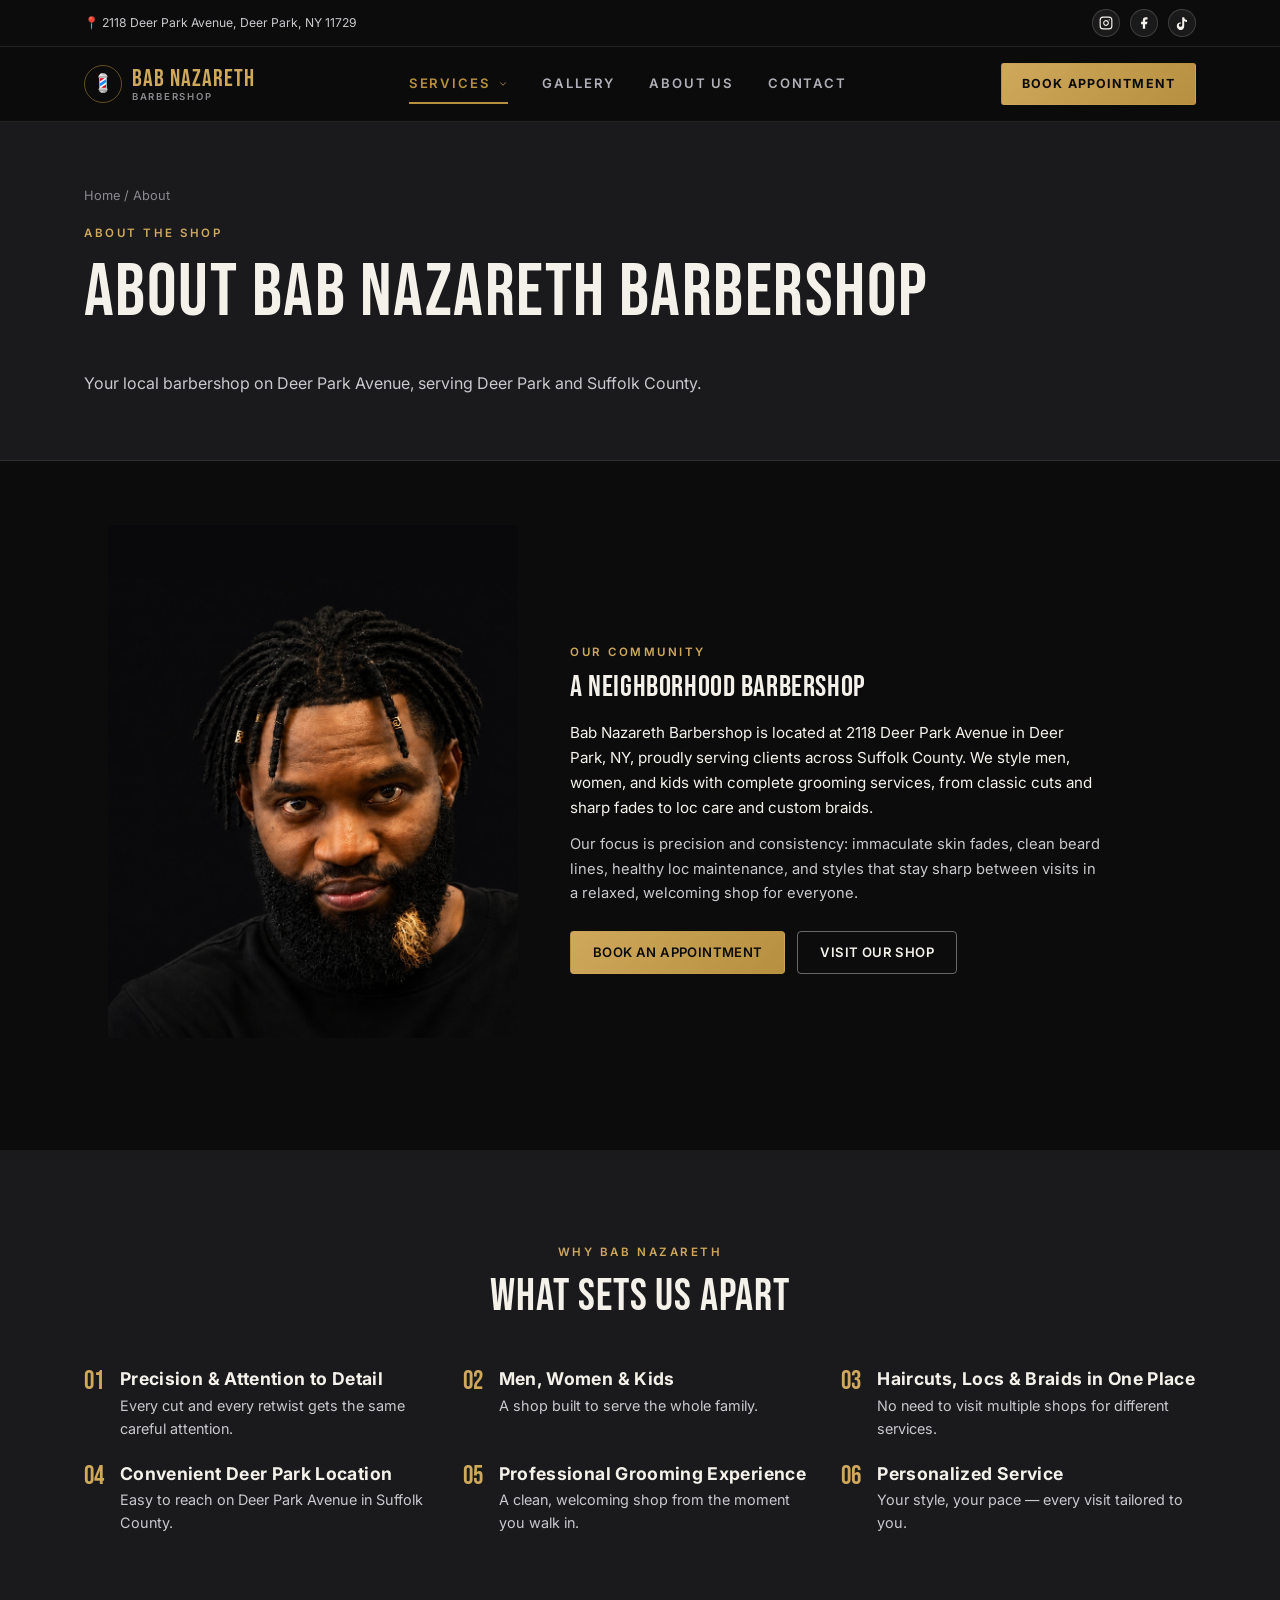
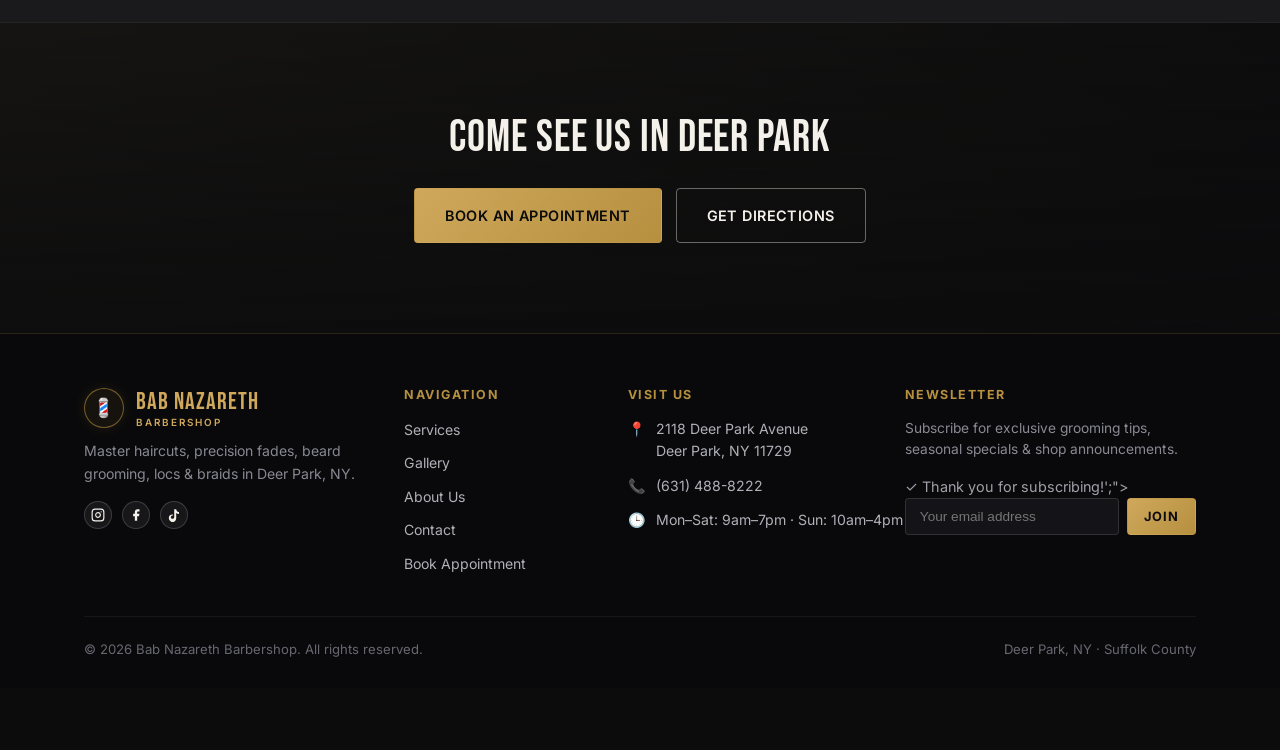
==== about.html @ 9f6d6199 "Standardize header and mobile navigation to match services.html across the entire site" ====
<!DOCTYPE html>
<html lang="en">
<head>
<meta charset="UTF-8">
<meta name="viewport" content="width=device-width, initial-scale=1.0">
<title>About Us | Bab Nazareth Barbershop, Deer Park NY</title>
<meta name="description" content="Learn about Bab Nazareth Barbershop, a local barbershop in Deer Park, NY specializing in haircuts, fades, locs and braids.">
<link rel="canonical" href="https://www.YOURDOMAIN.com/about.html">
<link rel="stylesheet" href="https://fonts.googleapis.com/css2?family=Bebas+Neue&family=Inter:wght@400;500;600;700&display=swap">
<link rel="stylesheet" href="css/style.css?v=7">
</head>
<body>

<div class="top-bar">
  <div class="container top-bar-inner">
    <a class="top-bar-item" href="https://www.google.com/maps/dir/?api=1&destination=2118+Deer+Park+Avenue,+Deer+Park,+NY+11729" target="_blank" rel="noopener">📍 2118 Deer Park Avenue, Deer Park, NY 11729</a>
    <span class="social-icons notranslate" translate="no">
      <a href="#" class="social-btn" aria-label="Instagram">
        <svg viewBox="0 0 24 24" fill="none" stroke="currentColor" stroke-width="2" stroke-linecap="round" stroke-linejoin="round" aria-hidden="true"><rect x="2" y="2" width="20" height="20" rx="5" ry="5"></rect><path d="M16 11.37A4 4 0 1 1 12.63 8 4 4 0 0 1 16 11.37z"></path><line x1="17.5" y1="6.5" x2="17.51" y2="6.5"></line></svg>
      </a>
      <a href="#" class="social-btn" aria-label="Facebook">
        <svg viewBox="0 0 24 24" fill="currentColor" aria-hidden="true"><path d="M18 2h-3a5 5 0 0 0-5 5v3H7v4h3v8h4v-8h3l1-4h-4V7a1 1 0 0 1 1-1h3z"></path></svg>
      </a>
      <a href="#" class="social-btn" aria-label="TikTok">
        <svg viewBox="0 0 24 24" fill="currentColor" aria-hidden="true"><path d="M19.59 6.69a4.83 4.83 0 0 1-3.77-4.25V2h-3.45v13.67a2.89 2.89 0 0 1-5.2 1.74 2.89 2.89 0 0 1 2.31-4.64c.29 0 .58.04.85.12V11.4a6.37 6.37 0 0 0-.85-.06A6.34 6.34 0 0 0 3.1 17.68a6.34 6.34 0 0 0 10.82 4.47 6.27 6.27 0 0 0 1.87-4.48V8.71a8.16 8.16 0 0 0 4.8 1.52v-3.4c-.34 0-.68-.05-1-.14z"></path></svg>
      </a>
    </span>
  </div>
</div>

<header class="site-header">
  <nav class="nav">
    <a href="index.html" class="brand">
      <span class="brand-mark">💈</span>
      <span class="brand-text">BAB NAZARETH<span class="brand-sub">Barbershop</span></span>
    </a>
    <button class="nav-toggle" aria-label="Toggle navigation" aria-expanded="false">
      <span></span><span></span><span></span>
    </button>
    <ul class="nav-links">
      <li class="has-dropdown">
        <a href="services.html" class="dropdown-trigger is-active">
          <span>Services</span>
          <svg class="dropdown-chevron" viewBox="0 0 24 24" fill="none" stroke="currentColor" stroke-width="2.2" stroke-linecap="round" stroke-linejoin="round" aria-hidden="true">
            <polyline points="6 9 12 15 18 9"></polyline>
          </svg>
        </a>
        <ul class="dropdown-menu">
          <li><a href="services.html">All Services</a></li>
          <li><a href="haircuts-fades.html">Haircuts &amp; Fades</a></li>
          <li><a href="beard-grooming.html">Beard Grooming</a></li>
          <li><a href="locs-dreadlocks.html">Locs &amp; Dreadlocks</a></li>
          <li><a href="braids.html">Braids</a></li>
        </ul>
      </li>
      <li><a href="gallery.html">Gallery</a></li>
      <li><a href="about.html">About Us</a></li>
      <li><a href="contact.html">Contact</a></li>
      <li class="nav-mobile-footer">
        <a href="book-appointment.html" class="btn btn--gold btn--full">Book Appointment</a>
        <a href="tel:6314888222" class="mobile-nav-call">📞 Call (631) 488-8222</a>
        <p class="mobile-nav-addr">📍 2118 Deer Park Ave, Deer Park, NY</p>
      </li>
    </ul>
    <div class="nav-cta desktop-only">
      <a href="book-appointment.html" class="btn btn--gold btn--sm">Book Appointment</a>
    </div>
  </nav>
</header>

<main>
  <section class="page-hero">
    <div class="container">
      <div class="breadcrumb"><a href="index.html">Home</a> / About</div>
      <span class="eyebrow">About The Shop</span>
      <h1>About Bab Nazareth Barbershop</h1>
      <p>Your local barbershop on Deer Park Avenue, serving Deer Park and Suffolk County.</p>
    </div>
  </section>

  <section class="section">
    <div class="container about-hero-grid">
      <!-- BLOC 1 : PHOTO DÉCALÉE VERS LE HAUT -->
      <div class="about-photo-card" style="margin-left: 24px; align-self: start; transform: translateY(-24px);">
        <img src="images/about-man-portrait.jpg?v=5" alt="Client at Bab Nazareth Barbershop" loading="lazy">
      </div>

      <!-- BLOC 2 : TEXTE DU SALON DÉCALÉ LÉGÈREMENT À DROITE -->
      <div style="max-width: 560px; padding-left: 28px;">
        <span class="eyebrow" style="display: inline-block; margin-bottom: 8px;">Our Community</span>
        <h2 style="margin-bottom: 14px; font-size: 1.85rem; line-height: 1.25;">A Neighborhood Barbershop</h2>
        <p style="font-size: 0.95rem; line-height: 1.65; color: var(--off-white); margin-bottom: 12px;">
          Bab Nazareth Barbershop is located at 2118 Deer Park Avenue in Deer Park, NY, proudly serving clients across Suffolk County. We style men, women, and kids with complete grooming services, from classic cuts and sharp fades to loc care and custom braids.
        </p>
        <p style="font-size: 0.92rem; line-height: 1.65; color: var(--gray-light); margin-bottom: 20px;">
          Our focus is precision and consistency: immaculate skin fades, clean beard lines, healthy loc maintenance, and styles that stay sharp between visits in a relaxed, welcoming shop for everyone.
        </p>
        <div class="cta-row" style="gap: 12px;">
          <a href="book-appointment.html" class="btn btn--gold" style="padding: 10px 22px; font-size: 0.82rem;">Book an Appointment</a>
          <a href="contact.html" class="btn btn--outline" style="padding: 10px 22px; font-size: 0.82rem;">Visit Our Shop</a>
        </div>
      </div>
    </div>
  </section>

  <section class="section section--charcoal">
    <div class="container">
      <div class="section-head">
        <span class="eyebrow">Why Bab Nazareth</span>
        <h2>What Sets Us Apart</h2>
      </div>
      <div class="grid grid--3">
        <div class="reason"><span class="num">01</span><div><h3>Precision &amp; Attention to Detail</h3><p>Every cut and every retwist gets the same careful attention.</p></div></div>
        <div class="reason"><span class="num">02</span><div><h3>Men, Women &amp; Kids</h3><p>A shop built to serve the whole family.</p></div></div>
        <div class="reason"><span class="num">03</span><div><h3>Haircuts, Locs &amp; Braids in One Place</h3><p>No need to visit multiple shops for different services.</p></div></div>
        <div class="reason"><span class="num">04</span><div><h3>Convenient Deer Park Location</h3><p>Easy to reach on Deer Park Avenue in Suffolk County.</p></div></div>
        <div class="reason"><span class="num">05</span><div><h3>Professional Grooming Experience</h3><p>A clean, welcoming shop from the moment you walk in.</p></div></div>
        <div class="reason"><span class="num">06</span><div><h3>Personalized Service</h3><p>Your style, your pace &mdash; every visit tailored to you.</p></div></div>
      </div>
    </div>
  </section>

  <section class="final-cta">
    <div class="container">
      <h2>Come See Us in Deer Park</h2>
      <div class="cta-row" style="justify-content:center;">
        <a href="book-appointment.html" class="btn btn--gold">Book an Appointment</a>
        <a href="contact.html" class="btn btn--outline">Get Directions</a>
      </div>
    </div>
  </section>
</main>

<footer class="site-footer">
  <div class="container">
    <div class="footer-simple-top">
      <!-- 1. BRAND & SOCIAL -->
      <div class="footer-simple-brand">
        <a href="index.html" class="brand">
          <span class="brand-mark">💈</span>
          <span class="brand-text">BAB NAZARETH<span class="brand-sub">Barbershop</span></span>
        </a>
        <p class="footer-simple-tagline">Master haircuts, precision fades, beard grooming, locs &amp; braids in Deer Park, NY.</p>
        <div class="social-icons notranslate" translate="no">
          <a href="#" class="social-btn" aria-label="Instagram">
            <svg viewBox="0 0 24 24" fill="none" stroke="currentColor" stroke-width="2" stroke-linecap="round" stroke-linejoin="round" aria-hidden="true"><rect x="2" y="2" width="20" height="20" rx="5" ry="5"></rect><path d="M16 11.37A4 4 0 1 1 12.63 8 4 4 0 0 1 16 11.37z"></path><line x1="17.5" y1="6.5" x2="17.51" y2="6.5"></line></svg>
          </a>
          <a href="#" class="social-btn" aria-label="Facebook">
            <svg viewBox="0 0 24 24" fill="currentColor" aria-hidden="true"><path d="M18 2h-3a5 5 0 0 0-5 5v3H7v4h3v8h4v-8h3l1-4h-4V7a1 1 0 0 1 1-1h3z"></path></svg>
          </a>
          <a href="#" class="social-btn" aria-label="TikTok">
            <svg viewBox="0 0 24 24" fill="currentColor" aria-hidden="true"><path d="M19.59 6.69a4.83 4.83 0 0 1-3.77-4.25V2h-3.45v13.67a2.89 2.89 0 0 1-5.2 1.74 2.89 2.89 0 0 1 2.31-4.64c.29 0 .58.04.85.12V11.4a6.37 6.37 0 0 0-.85-.06A6.34 6.34 0 0 0 3.1 17.68a6.34 6.34 0 0 0 10.82 4.47 6.27 6.27 0 0 0 1.87-4.48V8.71a8.16 8.16 0 0 0 4.8 1.52v-3.4c-.34 0-.68-.05-1-.14z"></path></svg>
          </a>
        </div>
      </div>

      <!-- 2. QUICK NAVIGATION -->
      <div>
        <h4 class="footer-simple-title">Navigation</h4>
        <ul class="footer-simple-links">
          <li><a href="services.html">Services</a></li>
          <li><a href="gallery.html">Gallery</a></li>
          <li><a href="about.html">About Us</a></li>
          <li><a href="contact.html">Contact</a></li>
          <li><a href="book-appointment.html">Book Appointment</a></li>
        </ul>
      </div>

      <!-- 3. VISIT & CONTACT -->
      <div class="footer-simple-info">
        <h4 class="footer-simple-title">Visit Us</h4>
        <div class="fsi-item"><span>📍</span> <span>2118 Deer Park Avenue<br>Deer Park, NY 11729</span></div>
        <div class="fsi-item"><span>📞</span> <a href="tel:#">(631) 488-8222</a></div>
        <div class="fsi-item"><span>🕒</span> <span>Mon–Sat: 9am–7pm · Sun: 10am–4pm</span></div>
      </div>

      <!-- 4. NEWSLETTER -->
      <div class="footer-simple-newsletter">
        <h4 class="footer-simple-title">Newsletter</h4>
        <p class="footer-newsletter-tagline">Subscribe for exclusive grooming tips, seasonal specials &amp; shop announcements.</p>
        <form class="footer-newsletter-form" onsubmit="event.preventDefault(); this.innerHTML='<span class="newsletter-thanks">✓ Thank you for subscribing!</span>';">
          <div class="newsletter-input-group">
            <input type="email" placeholder="Your email address" required aria-label="Email address for newsletter">
            <button type="submit" class="btn btn--gold">Join</button>
          </div>
        </form>
      </div>
    </div>

    <!-- BOTTOM STRIP -->
    <div class="footer-simple-bottom">
      <span>&copy; 2026 Bab Nazareth Barbershop. All rights reserved.</span>
      <span>Deer Park, NY &middot; Suffolk County</span>
    </div>
  </div>
</footer>

<script src="js/main.js?v=7"></script>
</body>
</html>
---- css/style.css ----
/* ==========================================================================
   Bab Nazareth Barbershop — Design System
   Premium urban barbershop: deep black, anthracite, off-white, bronze/gold.
   ========================================================================== */

:root {
  --black: #0c0c0d;
  --charcoal: #1a1a1c;
  --charcoal-2: #232326;
  --off-white: #f4f1ea;
  --white: #ffffff;
  --gold: #b6903f;
  --gold-soft: #cfa85c;
  --gray: #8a8a8f;
  --gray-light: #c9c9cd;
  --line: rgba(244, 241, 234, 0.1);
  --line-dark: rgba(12, 12, 13, 0.1);

  --font-display: "Bebas Neue", "Oswald", sans-serif;
  --font-body: "Inter", -apple-system, BlinkMacSystemFont, "Segoe UI", sans-serif;

  --radius: 4px;
  --container: 1160px;
  --sticky-cta-height: 62px;
}

* { box-sizing: border-box; }
html { scroll-behavior: smooth; }

body {
  margin: 0;
  font-family: var(--font-body);
  background: var(--black);
  color: var(--off-white);
  line-height: 1.6;
  -webkit-font-smoothing: antialiased;
  padding-bottom: var(--sticky-cta-height);
}

img { max-width: 100%; display: block; }
a { color: inherit; text-decoration: none; }

h1, h2, h3, h4 {
  font-family: var(--font-display);
  letter-spacing: 0.02em;
  font-weight: 400;
  line-height: 1.1;
  margin: 0 0 0.5em;
}

h1 { font-size: clamp(2.6rem, 6vw, 4.6rem); }
h2 { font-size: clamp(1.9rem, 4vw, 2.8rem); }
h3 { font-size: clamp(1.2rem, 2.4vw, 1.5rem); }

p { margin: 0 0 1em; color: var(--gray-light); }

.eyebrow {
  display: inline-block;
  font-family: var(--font-body);
  font-size: 0.72rem;
  letter-spacing: 0.22em;
  text-transform: uppercase;
  color: var(--gold-soft);
  font-weight: 600;
  margin-bottom: 0.9em;
}

.container {
  width: 100%;
  max-width: var(--container);
  margin: 0 auto;
  padding: 0 24px;
}

.section {
  padding: 88px 0;
}
.section--tight { padding: 56px 0; }
.section--light {
  background: var(--off-white);
  color: var(--black);
}
.section--light p { color: #4a4a4a; }
.section--light h1, .section--light h2, .section--light h3 { color: var(--black); }
.section--charcoal { background: var(--charcoal); }
.section--alt { background: var(--charcoal-2); }

.center { text-align: center; }
.section-head { max-width: 680px; margin: 0 auto 3rem; text-align: center; }

/* ---------- Buttons ---------- */
.btn {
  display: inline-flex;
  align-items: center;
  justify-content: center;
  gap: 0.5em;
  padding: 15px 30px;
  border-radius: var(--radius);
  font-family: var(--font-body);
  font-weight: 600;
  font-size: 0.9rem;
  letter-spacing: 0.03em;
  text-transform: uppercase;
  border: 1px solid transparent;
  cursor: pointer;
  transition: all 0.2s ease;
  white-space: nowrap;
}
.btn--gold {
  background: linear-gradient(135deg, var(--gold-soft), var(--gold));
  color: var(--black);
}
.btn--gold:hover { filter: brightness(1.08); transform: translateY(-1px); }
.btn--outline {
  background: transparent;
  border-color: rgba(244, 241, 234, 0.4);
  color: var(--off-white);
}
.btn--outline:hover { border-color: var(--gold-soft); color: var(--gold-soft); }
.btn--outline-dark {
  background: transparent;
  border-color: rgba(12, 12, 13, 0.3);
  color: var(--black);
}
.btn--outline-dark:hover { border-color: var(--gold); color: var(--gold); }
.btn--block { width: 100%; }
.btn--sm { padding: 10px 20px; font-size: 0.78rem; }

.cta-row {
  display: flex;
  flex-wrap: wrap;
  gap: 14px;
  margin-top: 1.6em;
}
.section-head .cta-row { justify-content: center; }

/* ---------- Header / Nav ---------- */
/* ---------- Top utility bar ---------- */
.top-bar {
  background: var(--black);
  border-bottom: 1px solid var(--line);
  font-size: 0.76rem;
  color: var(--gray-light);
}
.top-bar-inner {
  display: flex;
  align-items: center;
  justify-content: space-between;
  gap: 20px;
  padding: 9px 24px;
  flex-wrap: wrap;
}
.top-bar-item { display: inline-flex; align-items: center; gap: 6px; white-space: nowrap; }
.top-bar-item:hover { color: var(--gold-soft); }
.top-bar-center { color: var(--gold-soft); font-weight: 600; letter-spacing: 0.03em; }
.top-bar-right { display: flex; align-items: center; gap: 18px; flex-wrap: wrap; }
.social-icons { display: flex; align-items: center; gap: 10px; }
.social-btn {
  width: 28px;
  height: 28px;
  border-radius: 50%;
  background: rgba(255, 255, 255, 0.06);
  border: 1px solid rgba(255, 255, 255, 0.16);
  color: var(--off-white);
  display: inline-flex;
  align-items: center;
  justify-content: center;
  transition: all 0.2s ease;
  flex-shrink: 0;
  text-decoration: none;
}
.social-btn svg {
  display: block;
  width: 14px;
  height: 14px;
  transition: transform 0.2s ease;
}
.social-btn:hover {
  border-color: var(--gold);
  background: rgba(207, 168, 92, 0.2);
  color: var(--gold);
  transform: translateY(-2px);
}
.social-btn:hover svg {
  transform: scale(1.12);
}
@media (max-width: 800px) {
  .top-bar-inner { justify-content: center; text-align: center; }
  .top-bar-center { order: -1; width: 100%; justify-content: center; }
}

.site-header {
  position: sticky;
  top: 0;
  z-index: 100;
  background: rgba(12, 12, 13, 0.92);
  backdrop-filter: blur(10px);
  border-bottom: 1px solid var(--line);
}
.nav {
  display: flex;
  align-items: center;
  justify-content: space-between;
  flex-wrap: wrap;
  row-gap: 12px;
  padding: 16px 24px;
  max-width: var(--container);
  margin: 0 auto;
}
.brand {
  display: inline-flex;
  align-items: center;
  gap: 10px;
  font-family: var(--font-display);
  font-size: 1.5rem;
  letter-spacing: 0.04em;
  color: var(--off-white);
  white-space: nowrap;
  flex-shrink: 0;
}
.brand span { color: var(--gold-soft); }
.brand-mark {
  width: 38px;
  height: 38px;
  border-radius: 50%;
  border: 1px solid rgba(182,144,63,0.5);
  display: inline-flex;
  align-items: center;
  justify-content: center;
  font-size: 1.1rem;
  flex-shrink: 0;
}
.brand-text { display: flex; flex-direction: column; line-height: 1.05; }
.brand-text .brand-sub {
  font-family: var(--font-body);
  font-size: 0.6rem;
  letter-spacing: 0.18em;
  color: var(--gray);
  font-weight: 600;
  text-transform: uppercase;
}

/* ---------- Barbershop Editorial Navigation ---------- */
.nav-links {
  display: flex;
  align-items: center;
  gap: 34px;
  list-style: none;
  margin: 0;
  padding: 0;
}
.nav-links > li {
  position: relative;
}
.nav-links > li > a {
  position: relative;
  display: inline-flex;
  align-items: center;
  gap: 6px;
  padding: 10px 0;
  font-size: 0.82rem;
  font-weight: 600;
  letter-spacing: 0.14em;
  text-transform: uppercase;
  color: #b0b0b8;
  text-decoration: none;
  white-space: nowrap;
  transition: color 0.2s ease;
}
.nav-links > li > a::after {
  content: "";
  position: absolute;
  bottom: 0;
  left: 0;
  width: 100%;
  height: 2px;
  background: var(--gold);
  transform: scaleX(0);
  transform-origin: center;
  transition: transform 0.24s cubic-bezier(0.16, 1, 0.3, 1);
}
.nav-links > li > a:hover {
  color: #ffffff;
}
.nav-links > li > a:hover::after,
.nav-links > li.has-dropdown:hover > a::after,
.nav-links > li > a.is-active::after {
  transform: scaleX(1);
}
.nav-links > li.has-dropdown:hover > a,
.nav-links > li > a.is-active {
  color: var(--gold);
}

/* ---------- Dropdown ---------- */
.has-dropdown { position: relative; }
.dropdown-chevron {
  width: 10px;
  height: 10px;
  stroke-width: 2.4;
  transition: transform 0.22s ease, stroke 0.2s;
  color: var(--gold-soft);
  display: inline-block;
  margin-left: 2px;
  opacity: 0.75;
}
.has-dropdown:hover .dropdown-chevron {
  transform: rotate(180deg);
  opacity: 1;
  color: var(--gold);
}
.dropdown-caret {
  font-size: 0.65em;
  margin-left: 4px;
  color: var(--gold-soft);
  transition: transform 0.22s ease;
  display: inline-block;
}
.has-dropdown:hover .dropdown-caret { transform: rotate(180deg); }

.dropdown-menu {
  position: absolute;
  top: 100%;
  left: 0;
  min-width: 220px;
  background: #0f0f11;
  border: 1px solid rgba(182, 144, 63, 0.35);
  border-top: 2px solid var(--gold);
  border-radius: 2px;
  padding: 6px 0;
  display: flex;
  flex-direction: column;
  gap: 0;
  list-style: none;
  margin: 0;
  z-index: 200;
  box-shadow: 0 16px 36px rgba(0, 0, 0, 0.75);
  opacity: 0;
  visibility: hidden;
  pointer-events: none;
  transform: translateY(6px);
  transition: opacity 0.2s ease, transform 0.2s ease, visibility 0.2s;
}
.dropdown-menu::before {
  content: "";
  position: absolute;
  top: -12px;
  left: 0;
  right: 0;
  height: 12px;
}
.has-dropdown:hover .dropdown-menu,
.has-dropdown:focus-within .dropdown-menu {
  opacity: 1;
  visibility: visible;
  transform: translateY(0);
  pointer-events: auto;
}
.dropdown-menu a {
  display: block;
  padding: 10px 20px;
  font-size: 0.8rem;
  font-weight: 600;
  text-transform: uppercase;
  letter-spacing: 0.1em;
  color: #b0b0b8;
  white-space: nowrap;
  text-decoration: none;
  border-left: 3px solid transparent;
  transition: all 0.18s ease;
}
.dropdown-menu a .dd-dot {
  display: none;
}
.dropdown-menu a:hover {
  background: rgba(182, 144, 63, 0.08);
  color: var(--gold);
  border-left-color: var(--gold);
  padding-left: 24px;
}

.nav-cta { display: flex; gap: 12px; align-items: center; flex-shrink: 0; white-space: nowrap; }
.nav-cta .btn {
  letter-spacing: 0.09em;
  font-weight: 700;
  border-radius: 3px;
}
.nav-phone {
  font-size: 0.86rem;
  color: var(--gray-light);
  display: none;
}

.nav-toggle {
  display: none;
  flex-direction: column;
  justify-content: center;
  align-items: center;
  gap: 5px;
  width: 42px;
  height: 42px;
  background: rgba(255, 255, 255, 0.05);
  border: 1px solid rgba(182, 144, 63, 0.45);
  border-radius: 6px;
  cursor: pointer;
  padding: 0;
  outline: none !important;
  -webkit-tap-highlight-color: transparent;
  transition: all 0.2s ease;
  z-index: 1001;
}
.nav-toggle:focus,
.nav-toggle:focus-visible,
.nav-toggle:active {
  outline: none !important;
  box-shadow: none !important;
  border-color: var(--gold);
}
.nav-toggle span {
  display: block;
  width: 20px;
  height: 2px;
  background: var(--off-white);
  border-radius: 2px;
  transition: transform 0.25s ease, opacity 0.25s ease, background 0.25s ease;
}
.nav-toggle.is-active span:nth-child(1) {
  transform: translateY(7px) rotate(45deg);
  background: var(--gold);
}
.nav-toggle.is-active span:nth-child(2) {
  opacity: 0;
  transform: scaleX(0);
}
.nav-toggle.is-active span:nth-child(3) {
  transform: translateY(-7px) rotate(-45deg);
  background: var(--gold);
}

.nav-mobile-footer {
  display: none;
}

@media (max-width: 960px) {
  /* Prevent WebKit/Blink containing block trap on fixed children */
  .site-header {
    backdrop-filter: none !important;
    -webkit-backdrop-filter: none !important;
    background: #09090b !important;
  }
  .nav-toggle {
    display: flex !important;
    z-index: 100000 !important;
  }
  .nav-cta.desktop-only {
    display: none !important;
  }
  .nav-links {
    display: none !important;
    position: fixed !important;
    top: 0 !important;
    left: 0 !important;
    width: 100vw !important;
    height: 100vh !important;
    height: 100dvh !important;
    background: #0b0b0e !important;
    z-index: 99999 !important;
    flex-direction: column !important;
    align-items: stretch !important;
    justify-content: flex-start !important;
    padding: 90px 28px 50px !important;
    gap: 4px !important;
    overflow-y: auto !important;
    -webkit-overflow-scrolling: touch !important;
  }
  .nav-links.is-open {
    display: flex !important;
  }
  .nav-links > li {
    width: 100% !important;
    display: block !important;
  }
  .nav-links > li > a {
    width: 100% !important;
    padding: 14px 0 !important;
    font-size: 1.08rem !important;
    font-weight: 600 !important;
    letter-spacing: 0.08em !important;
    color: var(--off-white) !important;
    border-bottom: 1px solid rgba(255, 255, 255, 0.08) !important;
    display: flex !important;
    align-items: center !important;
    justify-content: space-between !important;
  }
  .nav-links > li > a::after {
    display: none !important;
  }
  .dropdown-menu {
    position: static !important;
    transform: none !important;
    opacity: 1 !important;
    visibility: visible !important;
    pointer-events: auto !important;
    display: flex !important;
    flex-direction: column !important;
    background: rgba(255, 255, 255, 0.03) !important;
    border: none !important;
    border-left: 2px solid var(--gold) !important;
    box-shadow: none !important;
    padding: 8px 0 8px 14px !important;
    margin: 8px 0 12px 6px !important;
    gap: 4px !important;
    height: auto !important;
  }
  .dropdown-menu a {
    display: block !important;
    padding: 9px 12px !important;
    font-size: 0.94rem !important;
    color: #c4c4cc !important;
    border-left: none !important;
    opacity: 1 !important;
    visibility: visible !important;
  }
  .dropdown-menu a:hover {
    color: var(--gold) !important;
  }
  .nav-mobile-footer {
    display: flex !important;
    flex-direction: column !important;
    gap: 14px !important;
    margin-top: 24px !important;
    padding-top: 22px !important;
    border-top: 1px solid rgba(255, 255, 255, 0.08) !important;
  }
  .nav-mobile-footer .btn {
    text-align: center !important;
    padding: 13px 20px !important;
    font-size: 0.9rem !important;
    font-weight: 700 !important;
  }
  .mobile-nav-call {
    display: flex !important;
    align-items: center !important;
    justify-content: center !important;
    gap: 8px !important;
    color: var(--gold) !important;
    font-size: 0.92rem !important;
    font-weight: 600 !important;
    text-decoration: none !important;
  }
  .mobile-nav-addr {
    text-align: center !important;
    font-size: 0.8rem !important;
    color: var(--gray) !important;
    margin: 0 !important;
  }
}
@media (min-width: 961px) {
  .nav-phone { display: inline; }
}

/* ---------- Hero ---------- */
.hero {
  position: relative;
  padding: 100px 0 80px;
  background:
    linear-gradient(180deg, rgba(12,12,13,0.55) 0%, rgba(12,12,13,0.92) 100%),
    linear-gradient(120deg, #1c1a16 0%, #0c0c0d 60%);
  overflow: hidden;
  border-bottom: 1px solid var(--line);
}
.hero h1 { font-size: clamp(2.6rem, 5.5vw, 4.2rem); }
.hero-grid {
  display: grid;
  grid-template-columns: 1fr 1fr;
  gap: 40px;
  align-items: center;
}
.hero .hero-media {
  max-width: 530px;
  width: 100%;
  margin-left: auto;
  aspect-ratio: 4/4.5;
  box-shadow: 0 20px 50px rgba(0, 0, 0, 0.6);
  transform: translateY(-65px);
}

.hero-trust {
  display: inline-flex;
  align-items: center;
  gap: 16px;
  flex-wrap: wrap;
  margin-top: 24px;
}
.avatar-stack {
  display: inline-flex;
  align-items: center;
}
.avatar-circle {
  width: 38px;
  height: 38px;
  border-radius: 50%;
  border: 2px solid #ffffff;
  object-fit: cover;
  display: block;
  margin-left: -10px;
  box-shadow: 0 2px 8px rgba(0, 0, 0, 0.5);
  background: var(--charcoal-2);
  transition: transform 0.2s ease;
}
.avatar-circle:hover {
  transform: translateY(-2px) scale(1.08);
  z-index: 2;
}
.avatar-stack .avatar-circle:first-child {
  margin-left: 0;
}
.rating-block {
  display: inline-flex;
  align-items: center;
  gap: 10px;
}
.stars {
  color: #e5a93c;
  letter-spacing: 2px;
  font-size: 1rem;
  line-height: 1;
}
.rating-text {
  display: inline-flex;
  align-items: baseline;
  gap: 5px;
  font-size: 0.95rem;
  line-height: 1;
}
.rating-score {
  font-weight: 700;
  color: #ffffff;
  font-size: 0.95rem;
}
.rating-count {
  color: var(--gray-light);
  font-weight: 400;
  font-size: 0.9rem;
}
@media (max-width: 900px) {
  .hero .hero-media { max-width: 420px; margin: 12px auto 0; transform: none; }
}
@media (max-width: 900px) {
  .hero-grid { grid-template-columns: 1fr; }
}

/* ---------- Balanced About Section (Compact & Borderless) ---------- */
.about-hero-grid {
  display: grid;
  grid-template-columns: 410px 1fr;
  gap: 48px;
  align-items: center;
}
.about-photo-card {
  width: 100%;
  max-width: 410px;
  aspect-ratio: 4 / 5;
  border-radius: var(--radius);
  overflow: hidden;
  border: none !important;
  outline: none !important;
  box-shadow: none !important;
  background: transparent;
}
.about-photo-card img {
  width: 100%;
  height: 100%;
  object-fit: cover;
  display: block;
  border: none !important;
}
@media (max-width: 920px) {
  .about-hero-grid {
    grid-template-columns: 1fr;
    gap: 32px;
  }
  .about-photo-card {
    max-width: 380px;
    margin: 0 auto;
  }
}
.hero-meta {
  display: flex;
  flex-wrap: wrap;
  gap: 20px;
  margin-top: 1.8em;
  font-size: 0.86rem;
  color: var(--gray-light);
}
.hero-meta span { display: inline-flex; align-items: center; gap: 8px; }
.hero-media {
  aspect-ratio: 4/5;
  border-radius: var(--radius);
  overflow: hidden;
  background: var(--black);
}
.hero-media img {
  width: 100%;
  height: 100%;
  object-fit: cover;
  object-position: center;
  display: block;
}
.hero .hero-media img {
  object-fit: cover;
  object-position: 72% top;
}

/* Photo placeholder blocks (no stock imagery invented) */
.photo-placeholder {
  position: relative;
  width: 100%;
  height: 100%;
  min-height: 220px;
  display: flex;
  align-items: center;
  justify-content: center;
  text-align: center;
  background:
    repeating-linear-gradient(135deg, rgba(182,144,63,0.10) 0 2px, transparent 2px 22px),
    linear-gradient(145deg, #232326 0%, #141416 100%);
  border: 1px solid var(--line);
  border-radius: var(--radius);
  color: var(--gray);
  padding: 24px;
}
.photo-placeholder .ph-icon { font-size: 1.8rem; margin-bottom: 10px; color: var(--gold-soft); }
.photo-placeholder .ph-label {
  font-size: 0.74rem;
  letter-spacing: 0.03em;
  color: var(--gray);
  text-transform: uppercase;
}
.photo-placeholder.light {
  background:
    repeating-linear-gradient(135deg, rgba(182,144,63,0.12) 0 2px, transparent 2px 22px),
    linear-gradient(145deg, #efece4 0%, #e4e0d5 100%);
  border-color: var(--line-dark);
  color: #7a7a72;
}
.photo-placeholder.light .ph-label { color: #7a7a72; }

/* ---------- Trust bar ---------- */
.trust-bar {
  border-bottom: 1px solid var(--line);
  background: var(--charcoal);
}
.trust-list {
  display: flex;
  flex-wrap: wrap;
  justify-content: center;
  gap: 12px 40px;
  padding: 22px 0;
  list-style: none;
  margin: 0;
}
.trust-list li {
  font-size: 0.8rem;
  text-transform: uppercase;
  letter-spacing: 0.06em;
  color: var(--gray-light);
  display: flex;
  align-items: center;
  gap: 8px;
}
.trust-list li::before { content: "—"; color: var(--gold-soft); }

/* ---------- Cards / Grids ---------- */
.grid {
  display: grid;
  gap: 24px;
}
.grid--2 { grid-template-columns: repeat(2, 1fr); }
.grid--3 { grid-template-columns: repeat(3, 1fr); }
.grid--4 { grid-template-columns: repeat(4, 1fr); }
@media (max-width: 900px) {
  .grid--3, .grid--4 { grid-template-columns: repeat(2, 1fr); }
}
@media (max-width: 600px) {
  .grid--2, .grid--3, .grid--4 { grid-template-columns: 1fr; }
}

.card {
  background: var(--charcoal);
  border: 1px solid var(--line);
  border-radius: var(--radius);
  padding: 30px 26px;
  transition: border-color 0.2s ease, transform 0.2s ease;
}
.card:hover { border-color: rgba(182,144,63,0.4); transform: translateY(-3px); }
.card .card-icon {
  font-size: 1.6rem;
  color: var(--gold-soft);
  margin-bottom: 14px;
}
.card h3 { margin-bottom: 0.4em; }
.card p { font-size: 0.92rem; margin-bottom: 1.2em; }

.service-list {
  list-style: none;
  margin: 0;
  padding: 0;
}
.service-list li {
  display: flex;
  justify-content: space-between;
  gap: 16px;
  padding: 16px 0;
  border-bottom: 1px solid var(--line);
  font-size: 0.98rem;
}
.service-list li span.tag {
  font-size: 0.72rem;
  color: var(--gold-soft);
  text-transform: uppercase;
  letter-spacing: 0.05em;
  white-space: nowrap;
}
.section--light .service-list li { border-bottom-color: var(--line-dark); }

/* ---------- Why choose us ---------- */
.reason {
  display: flex;
  gap: 16px;
  align-items: flex-start;
}
.reason .num {
  font-family: var(--font-display);
  font-size: 1.6rem;
  color: var(--gold-soft);
  line-height: 1;
}
.reason h3 { margin-bottom: 0.3em; font-size: 1.1rem; font-family: var(--font-body); font-weight: 700; }
.reason p { font-size: 0.9rem; margin: 0; }

/* ---------- Gallery Carousel & Grid ---------- */
.gallery-carousel-wrapper {
  position: relative;
  margin-bottom: 50px;
}
.gallery-carousel {
  display: flex;
  gap: 20px;
  overflow-x: auto;
  scroll-snap-type: x mandatory;
  scroll-behavior: smooth;
  -webkit-overflow-scrolling: touch;
  scrollbar-width: none;
  padding: 6px 2px 20px;
}
.gallery-carousel::-webkit-scrollbar {
  display: none;
}
.gallery-slide {
  flex: 0 0 calc(25% - 15px);
  min-width: 260px;
  scroll-snap-align: start;
  border-radius: var(--radius);
  overflow: hidden;
  position: relative;
  background: var(--charcoal);
  border: 1px solid var(--line);
  box-shadow: 0 10px 24px rgba(0, 0, 0, 0.4);
  transition: transform 0.25s ease, box-shadow 0.25s ease;
}
.gallery-slide:hover {
  transform: translateY(-4px);
  box-shadow: 0 16px 36px rgba(0, 0, 0, 0.6);
}
.gallery-slide-media {
  aspect-ratio: 4/5;
  position: relative;
  overflow: hidden;
}
.gallery-slide-img {
  width: 100%;
  height: 100%;
  object-fit: cover;
  display: block;
  transition: transform 0.4s cubic-bezier(0.16, 1, 0.3, 1);
}
.gallery-slide:hover .gallery-slide-img {
  transform: scale(1.06);
}
.gallery-slide-caption {
  position: absolute;
  bottom: 0;
  inset-inline: 0;
  padding: 16px 14px;
  background: linear-gradient(0deg, rgba(12, 12, 13, 0.95) 0%, rgba(12, 12, 13, 0.5) 60%, transparent 100%);
  display: flex;
  flex-direction: column;
  gap: 3px;
  pointer-events: none;
}
.gallery-slide-tag {
  font-size: 0.72rem;
  color: var(--gold-soft);
  text-transform: uppercase;
  letter-spacing: 0.08em;
  font-weight: 700;
}
.gallery-slide-title {
  font-size: 0.92rem;
  color: #ffffff;
  margin: 0;
  font-weight: 600;
  line-height: 1.25;
}
@media (max-width: 1100px) {
  .gallery-slide { flex: 0 0 calc(33.333% - 14px); }
}
@media (max-width: 768px) {
  .gallery-slide { flex: 0 0 calc(50% - 10px); min-width: 220px; }
}
@media (max-width: 480px) {
  .gallery-slide { flex: 0 0 82vw; min-width: 240px; }
}

.gallery-grid {
  display: grid;
  grid-template-columns: repeat(4, 1fr);
  gap: 16px;
}
@media (max-width: 992px) { .gallery-grid { grid-template-columns: repeat(3, 1fr); } }
@media (max-width: 680px) { .gallery-grid { grid-template-columns: repeat(2, 1fr); } }
@media (max-width: 400px) { .gallery-grid { grid-template-columns: 1fr; } }

.gallery-item {
  position: relative;
  aspect-ratio: 1/1;
  border-radius: var(--radius);
  overflow: hidden;
  background: var(--charcoal);
  border: 1px solid var(--line);
  box-shadow: 0 6px 18px rgba(0, 0, 0, 0.35);
}
.gallery-item img {
  width: 100%;
  height: 100%;
  object-fit: cover;
  display: block;
  transition: transform 0.4s cubic-bezier(0.16, 1, 0.3, 1);
}
.gallery-item:hover img {
  transform: scale(1.06);
}
.gallery-overlay {
  position: absolute;
  inset: 0;
  background: linear-gradient(0deg, rgba(12, 12, 13, 0.92) 0%, rgba(12, 12, 13, 0.25) 60%, transparent 100%);
  opacity: 0;
  display: flex;
  flex-direction: column;
  justify-content: flex-end;
  padding: 16px;
  transition: opacity 0.25s ease;
}
.gallery-item:hover .gallery-overlay {
  opacity: 1;
}
.gallery-overlay .gallery-tag {
  font-size: 0.72rem;
  color: var(--gold-soft);
  text-transform: uppercase;
  letter-spacing: 0.08em;
  font-weight: 700;
}
.gallery-overlay h4 {
  font-size: 0.92rem;
  color: #ffffff;
  margin: 2px 0 0 0;
}
.gallery-grid .photo-placeholder { aspect-ratio: 1/1; }

/* ---------- Local / Location ---------- */
.address-block {
  font-size: 1.05rem;
  line-height: 1.7;
}
.address-block strong { color: var(--off-white); font-size: 1.2rem; }
.section--light .address-block strong { color: var(--black); }

.map-embed {
  border-radius: var(--radius);
  overflow: hidden;
  border: 1px solid var(--line);
  aspect-ratio: 16/10;
}
.map-embed iframe { width: 100%; height: 100%; border: 0; }

/* ---------- FAQ ---------- */
.faq {
  max-width: 800px;
  margin: 0 auto;
}
.faq-item {
  border-bottom: 1px solid var(--line);
}
.faq-item summary {
  cursor: pointer;
  list-style: none;
  padding: 22px 4px;
  font-weight: 600;
  font-size: 1.02rem;
  display: flex;
  justify-content: space-between;
  align-items: center;
  gap: 12px;
}
.faq-item summary::-webkit-details-marker { display: none; }
.faq-item summary::after {
  content: "+";
  font-size: 1.4rem;
  color: var(--gold-soft);
  flex-shrink: 0;
}
.faq-item[open] summary::after { content: "–"; }
.faq-item p { padding: 0 4px 22px; font-size: 0.95rem; }

/* ---------- Feature / trust icon row ---------- */
.feature-row {
  border-top: 1px solid rgba(255, 255, 255, 0.08);
  border-bottom: 1px solid rgba(255, 255, 255, 0.08);
  background: #0f0f11;
}
.feature-grid {
  display: grid;
  grid-template-columns: repeat(4, 1fr);
  gap: 0;
}
.feature-item {
  background: transparent;
  padding: 24px 28px;
  display: flex;
  align-items: center;
  gap: 16px;
  border-right: 1px solid rgba(255, 255, 255, 0.08);
}
.feature-item:last-child {
  border-right: none;
}
.feature-item .f-icon-wrap {
  display: flex;
  align-items: center;
  justify-content: center;
  flex-shrink: 0;
  color: #e5a93c;
}
.feature-item .f-svg {
  width: 34px;
  height: 34px;
  display: block;
}
.feature-item-text {
  display: flex;
  flex-direction: column;
  gap: 3px;
}
.feature-item h3 {
  font-size: 0.84rem;
  font-family: var(--font-body);
  font-weight: 700;
  letter-spacing: 0.06em;
  text-transform: uppercase;
  color: #e5a93c;
  margin: 0;
  line-height: 1.25;
}
.feature-item p {
  font-size: 0.78rem;
  color: #a0a0a5;
  margin: 0;
  line-height: 1.35;
  font-weight: 400;
}
@media (max-width: 1080px) {
  .feature-item {
    padding: 20px 18px;
    gap: 12px;
  }
  .feature-item .f-svg {
    width: 30px;
    height: 30px;
  }
  .feature-item h3 {
    font-size: 0.78rem;
  }
  .feature-item p {
    font-size: 0.74rem;
  }
}
@media (max-width: 860px) {
  .feature-grid {
    grid-template-columns: repeat(2, 1fr);
  }
  .feature-item:nth-child(2) {
    border-right: none;
  }
  .feature-item:nth-child(1),
  .feature-item:nth-child(2) {
    border-bottom: 1px solid rgba(255, 255, 255, 0.08);
  }
}
@media (max-width: 520px) {
  .feature-grid {
    grid-template-columns: 1fr;
  }
  .feature-item {
    border-right: none;
    border-bottom: 1px solid rgba(255, 255, 255, 0.08);
    padding: 16px 20px;
  }
  .feature-item:last-child {
    border-bottom: none;
  }
}

/* ---------- Section kicker divider (scissors) ---------- */
.kicker-divider {
  display: flex;
  align-items: center;
  justify-content: center;
  gap: 16px;
  max-width: 200px;
  margin: 12px auto 28px;
}
.kicker-divider .line {
  flex: 1;
  height: 1px;
  background: linear-gradient(90deg, transparent, rgba(182, 144, 63, 0.65), transparent);
}
.kicker-divider .icon {
  color: var(--gold);
  font-size: 1.15rem;
  line-height: 1;
  filter: drop-shadow(0 0 6px rgba(182, 144, 63, 0.4));
}

/* ---------- Service card with photo + price ---------- */
.service-card {
  overflow: hidden;
  padding: 0;
  border-radius: var(--radius);
  background: var(--charcoal);
  border: 1px solid var(--line);
  display: flex;
  flex-direction: column;
}
.service-card .photo-placeholder { aspect-ratio: 4/3; border-radius: 0; border-width: 0 0 1px; }
.service-card-media {
  position: relative;
  aspect-ratio: 1 / 1;
  overflow: hidden;
  background: var(--charcoal-2);
  border-bottom: 1px solid var(--line);
}
.service-card-img {
  width: 100%;
  height: 100%;
  object-fit: cover;
  object-position: center 25%;
  display: block;
  transition: transform 0.45s cubic-bezier(0.16, 1, 0.3, 1);
}
.service-card:hover .service-card-img {
  transform: scale(1.06);
}
.service-card .service-card-body {
  padding: 16px 18px 18px;
  display: flex;
  flex-direction: column;
  flex: 1;
}
.service-card .service-card-top {
  display: flex;
  justify-content: space-between;
  align-items: baseline;
  gap: 10px;
  margin-bottom: 4px;
}
.service-card .service-card-top h3 {
  font-size: 0.95rem;
  margin: 0;
  line-height: 1.25;
}
.service-card .service-desc {
  font-size: 0.82rem;
  color: var(--gray-light);
  line-height: 1.35;
  margin: 0 0 14px 0;
}
.service-card .service-card-body .btn {
  width: 100%;
  text-align: center;
  margin-top: auto;
  padding: 8px 14px;
  font-size: 0.82rem;
}
.service-card .price-tag {
  font-family: var(--font-body);
  font-weight: 700;
  font-size: 0.95rem;
  color: var(--gold-soft);
  white-space: nowrap;
}

/* ---------- Services Carousel ---------- */
.services-carousel-wrapper {
  position: relative;
  margin-top: 10px;
}
.carousel-nav-header {
  display: flex;
  justify-content: space-between;
  align-items: center;
  margin-bottom: 20px;
}
.carousel-hint {
  font-size: 0.86rem;
  color: var(--gray-light);
  font-weight: 500;
  letter-spacing: 0.02em;
}
.carousel-controls {
  display: flex;
  gap: 10px;
  position: relative;
  z-index: 10;
}
.carousel-btn {
  width: 42px;
  height: 42px;
  border-radius: 50%;
  background: var(--charcoal-2);
  border: 1px solid var(--line);
  color: var(--off-white);
  display: inline-flex;
  align-items: center;
  justify-content: center;
  font-size: 1.4rem;
  line-height: 1;
  cursor: pointer;
  transition: all 0.2s ease;
  user-select: none;
  pointer-events: auto;
  position: relative;
  z-index: 11;
}
.carousel-btn:hover {
  background: var(--gold);
  border-color: var(--gold);
  color: var(--black);
  transform: translateY(-2px);
}
.carousel-btn:active {
  transform: translateY(0);
}
.services-carousel {
  display: flex;
  gap: 24px;
  overflow-x: auto;
  scroll-snap-type: x mandatory;
  scroll-behavior: smooth;
  -webkit-overflow-scrolling: touch;
  scrollbar-width: none;
  padding: 6px 2px 20px;
}
.services-carousel::-webkit-scrollbar {
  display: none;
}
.services-carousel .service-card {
  flex: 0 0 calc(33.333% - 16px);
  min-width: 290px;
  scroll-snap-align: start;
  transition: transform 0.25s ease, box-shadow 0.25s ease;
}
.services-carousel .service-card:hover {
  transform: translateY(-4px);
  box-shadow: 0 16px 36px rgba(0, 0, 0, 0.5);
}
@media (max-width: 992px) {
  .services-carousel .service-card {
    flex: 0 0 calc(50% - 12px);
  }
}
@media (max-width: 640px) {
  .services-carousel .service-card {
    flex: 0 0 84vw;
    min-width: 260px;
  }
  .carousel-hint {
    font-size: 0.8rem;
  }
}
.carousel-dots {
  display: flex;
  justify-content: center;
  flex-wrap: wrap;
  gap: 8px;
  max-width: 90%;
  margin: 16px auto 0;
}
.carousel-dot {
  width: 8px;
  height: 8px;
  border-radius: 50%;
  background: rgba(255, 255, 255, 0.25);
  border: none;
  padding: 0;
  cursor: pointer;
  transition: all 0.25s ease;
}
.carousel-dot:hover {
  background: rgba(255, 255, 255, 0.5);
}
.carousel-dot.is-active {
  width: 24px;
  border-radius: 4px;
  background: var(--gold);
}

/* ---------- About stats chips (no fabricated numbers) ---------- */
.stat-chip-row {
  display: flex;
  flex-wrap: wrap;
  gap: 22px;
  margin: 1.6em 0;
}
.stat-chip { display: flex; align-items: center; gap: 10px; }
.stat-chip .sc-icon { font-size: 1.3rem; color: var(--gold-soft); }
.stat-chip .sc-label { font-size: 0.82rem; color: var(--gray-light); max-width: 130px; line-height: 1.3; }

/* ---------- Video / play placeholder ---------- */
.play-overlay {
  position: absolute;
  inset: 0;
  display: flex;
  align-items: center;
  justify-content: center;
}
.play-overlay .play-btn {
  width: 64px;
  height: 64px;
  border-radius: 50%;
  background: linear-gradient(135deg, var(--gold-soft), var(--gold));
  color: var(--black);
  display: flex;
  align-items: center;
  justify-content: center;
  font-size: 1.3rem;
}
.media-wrap { position: relative; }

/* ---------- Testimonials (Dark Luxury Grid - No Blanc, No Scroll) ---------- */
.testimonials-grid {
  display: grid;
  grid-template-columns: repeat(3, 1fr);
  gap: 24px;
  align-items: stretch;
}
.review-card-dark {
  background: var(--charcoal);
  border: 1px solid rgba(255, 255, 255, 0.08);
  border-radius: var(--radius);
  padding: 26px 22px;
  display: flex;
  align-items: flex-start;
  gap: 16px;
  box-shadow: 0 10px 26px rgba(0, 0, 0, 0.45);
  transition: transform 0.25s ease, border-color 0.25s ease, box-shadow 0.25s ease;
}
.review-card-dark:hover {
  transform: translateY(-4px);
  border-color: rgba(182, 144, 63, 0.4);
  box-shadow: 0 14px 34px rgba(0, 0, 0, 0.6);
}
.review-avatar-wrap-dark {
  width: 68px;
  height: 68px;
  border-radius: 50%;
  overflow: hidden;
  flex-shrink: 0;
  border: 2px solid rgba(182, 144, 63, 0.45);
  box-shadow: 0 4px 14px rgba(0, 0, 0, 0.4);
  background: var(--charcoal-2);
}
.review-avatar-wrap-dark img {
  width: 100%;
  height: 100%;
  object-fit: cover;
  display: block;
}
.review-body-dark {
  flex: 1;
  min-width: 0;
}
.review-stars-dark {
  color: var(--gold);
  font-size: 1.05rem;
  letter-spacing: 2px;
  margin-bottom: 8px;
  display: block;
  line-height: 1;
}
.review-text-dark {
  font-size: 0.9rem;
  line-height: 1.6;
  color: #c4c4cc;
  margin: 0 0 12px 0;
}
.review-text-dark strong {
  color: #ffffff;
  font-weight: 600;
}
.review-author-dark {
  font-size: 0.85rem;
  font-weight: 700;
  color: var(--off-white);
  margin: 0;
}
.review-location-dark {
  font-size: 0.76rem;
  font-weight: 400;
  color: var(--gray);
  margin-left: 4px;
}
@media (max-width: 960px) {
  .testimonials-grid {
    grid-template-columns: 1fr;
    gap: 20px;
  }
  .review-card-dark {
    max-width: 540px;
    margin: 0 auto;
    width: 100%;
  }
}

/* ---------- Final CTA ---------- */
.final-cta {
  text-align: center;
  padding: 90px 0;
  background:
    linear-gradient(180deg, rgba(12,12,13,0.4), rgba(12,12,13,0.9)),
    linear-gradient(120deg, #1c1a16, #0c0c0d);
  border-top: 1px solid var(--line);
}

/* ---------- Simple Modern Footer with Newsletter ---------- */
.site-footer {
  background: #09090b;
  border-top: 1px solid rgba(182, 144, 63, 0.2);
  padding: 54px 0 28px;
  color: #a0a0a8;
  font-size: 0.9rem;
}
.footer-simple-top {
  display: grid;
  grid-template-columns: 1.3fr 0.85fr 1.1fr 1.35fr;
  gap: 40px;
  align-items: start;
  margin-bottom: 40px;
}
.footer-simple-brand .brand {
  display: inline-flex;
  align-items: center;
  gap: 12px;
  font-family: var(--font-display);
  font-size: 1.5rem;
  letter-spacing: 0.04em;
  color: var(--off-white);
  text-decoration: none;
  margin-bottom: 12px;
}
.footer-simple-brand .brand-mark {
  width: 40px;
  height: 40px;
  border-radius: 50%;
  border: 1px solid rgba(182, 144, 63, 0.6);
  background: rgba(182, 144, 63, 0.08);
  display: inline-flex;
  align-items: center;
  justify-content: center;
  font-size: 1.15rem;
  flex-shrink: 0;
  box-shadow: 0 0 14px rgba(182, 144, 63, 0.15);
}
.footer-simple-brand .brand-text {
  display: flex;
  flex-direction: column;
  line-height: 1.05;
}
.footer-simple-brand .brand-text .brand-sub {
  font-family: var(--font-body);
  font-size: 0.62rem;
  letter-spacing: 0.2em;
  color: var(--gold-soft);
  font-weight: 600;
  text-transform: uppercase;
  margin-top: 2px;
}
.footer-simple-tagline {
  font-size: 0.88rem;
  line-height: 1.6;
  color: #888892;
  margin: 0 0 16px 0;
  max-width: 320px;
}
.footer-simple-title {
  font-family: var(--font-body);
  text-transform: uppercase;
  font-size: 0.78rem;
  letter-spacing: 0.12em;
  font-weight: 700;
  color: var(--gold);
  margin: 0 0 16px 0;
}
.footer-simple-links {
  list-style: none;
  margin: 0;
  padding: 0;
  display: flex;
  flex-direction: column;
  gap: 10px;
}
.footer-simple-links a {
  color: #b0b0b8;
  font-size: 0.88rem;
  text-decoration: none;
  transition: color 0.2s ease, transform 0.2s ease;
  display: inline-block;
}
.footer-simple-links a:hover {
  color: var(--gold);
  transform: translateX(4px);
}
.footer-simple-info {
  font-size: 0.88rem;
  line-height: 1.6;
}
.fsi-item {
  display: flex;
  align-items: flex-start;
  gap: 10px;
  margin: 0 0 12px 0;
  color: #b0b0b8;
}
.fsi-item span {
  flex-shrink: 0;
}
.fsi-item a {
  color: #b0b0b8;
  text-decoration: none;
  transition: color 0.2s ease;
}
.fsi-item a:hover {
  color: var(--gold);
}
.footer-newsletter-tagline {
  font-size: 0.86rem;
  line-height: 1.55;
  color: #8a8a94;
  margin: 0 0 14px 0;
}
.newsletter-input-group {
  display: flex;
  gap: 8px;
  width: 100%;
  max-width: 320px;
}
.newsletter-input-group input {
  flex: 1;
  min-width: 0;
  padding: 10px 14px;
  background: #141418;
  border: 1px solid rgba(255, 255, 255, 0.12);
  border-radius: 4px;
  color: #ffffff;
  font-size: 0.85rem;
  outline: none;
  transition: border-color 0.2s ease, box-shadow 0.2s ease;
}
.newsletter-input-group input:focus {
  border-color: var(--gold);
  box-shadow: 0 0 0 2px rgba(182, 144, 63, 0.25);
}
.newsletter-input-group .btn {
  padding: 9px 16px;
  font-size: 0.8rem;
  font-weight: 700;
  letter-spacing: 0.08em;
  text-transform: uppercase;
  flex-shrink: 0;
  border-radius: 4px;
}
.newsletter-thanks {
  color: var(--gold);
  font-size: 0.86rem;
  font-weight: 600;
  display: inline-block;
  padding: 8px 0;
}
.footer-simple-bottom {
  border-top: 1px solid rgba(255, 255, 255, 0.06);
  padding-top: 22px;
  display: flex;
  justify-content: space-between;
  align-items: center;
  flex-wrap: wrap;
  gap: 12px;
  font-size: 0.82rem;
  color: #686872;
}

@media (max-width: 1024px) {
  .footer-simple-top {
    grid-template-columns: 1fr 1fr;
    gap: 36px;
  }
}
@media (max-width: 640px) {
  .footer-simple-top {
    grid-template-columns: 1fr;
    gap: 30px;
  }
  .footer-simple-tagline {
    max-width: 100%;
  }
  .newsletter-input-group {
    max-width: 100%;
  }
  .footer-simple-bottom {
    flex-direction: column;
    text-align: center;
    gap: 8px;
  }
}

/* ---------- Sticky mobile CTA bar (Removed) ---------- */
.mobile-cta-bar {
  display: none !important;
}

/* ---------- Forms ---------- */
.form-card {
  background: var(--charcoal);
  border: 1px solid var(--line);
  border-radius: var(--radius);
  padding: 34px;
}
.field { margin-bottom: 18px; }
.field label {
  display: block;
  font-size: 0.78rem;
  text-transform: uppercase;
  letter-spacing: 0.05em;
  color: var(--gray-light);
  margin-bottom: 8px;
}
.field input,
.field select,
.field textarea {
  width: 100%;
  padding: 13px 14px;
  background: var(--black);
  border: 1px solid var(--line);
  border-radius: var(--radius);
  color: var(--off-white);
  font-family: var(--font-body);
  font-size: 0.95rem;
}
.field input:focus,
.field select:focus,
.field textarea:focus {
  outline: none;
  border-color: var(--gold-soft);
}
.field-row { display: grid; grid-template-columns: 1fr 1fr; gap: 16px; }
@media (max-width: 600px) { .field-row { grid-template-columns: 1fr; } }
.form-note {
  font-size: 0.82rem;
  color: var(--gray);
  margin-top: 1.2em;
}

.badge-soon {
  display: inline-block;
  font-size: 0.7rem;
  text-transform: uppercase;
  letter-spacing: 0.05em;
  background: rgba(182,144,63,0.15);
  color: var(--gold-soft);
  border: 1px solid rgba(182,144,63,0.35);
  padding: 4px 10px;
  border-radius: 20px;
  margin-bottom: 1em;
}

/* ---------- Breadcrumb / Page header ---------- */
.page-hero {
  padding: 64px 0 48px;
  background: var(--charcoal);
  border-bottom: 1px solid var(--line);
}
.breadcrumb {
  font-size: 0.8rem;
  color: var(--gray);
  margin-bottom: 1em;
}
.breadcrumb a:hover { color: var(--gold-soft); }

/* ---------- Utility ---------- */
.mt-0 { margin-top: 0; }
.text-gold { color: var(--gold-soft); }
.divider {
  height: 1px;
  background: var(--line);
  margin: 60px 0;
}
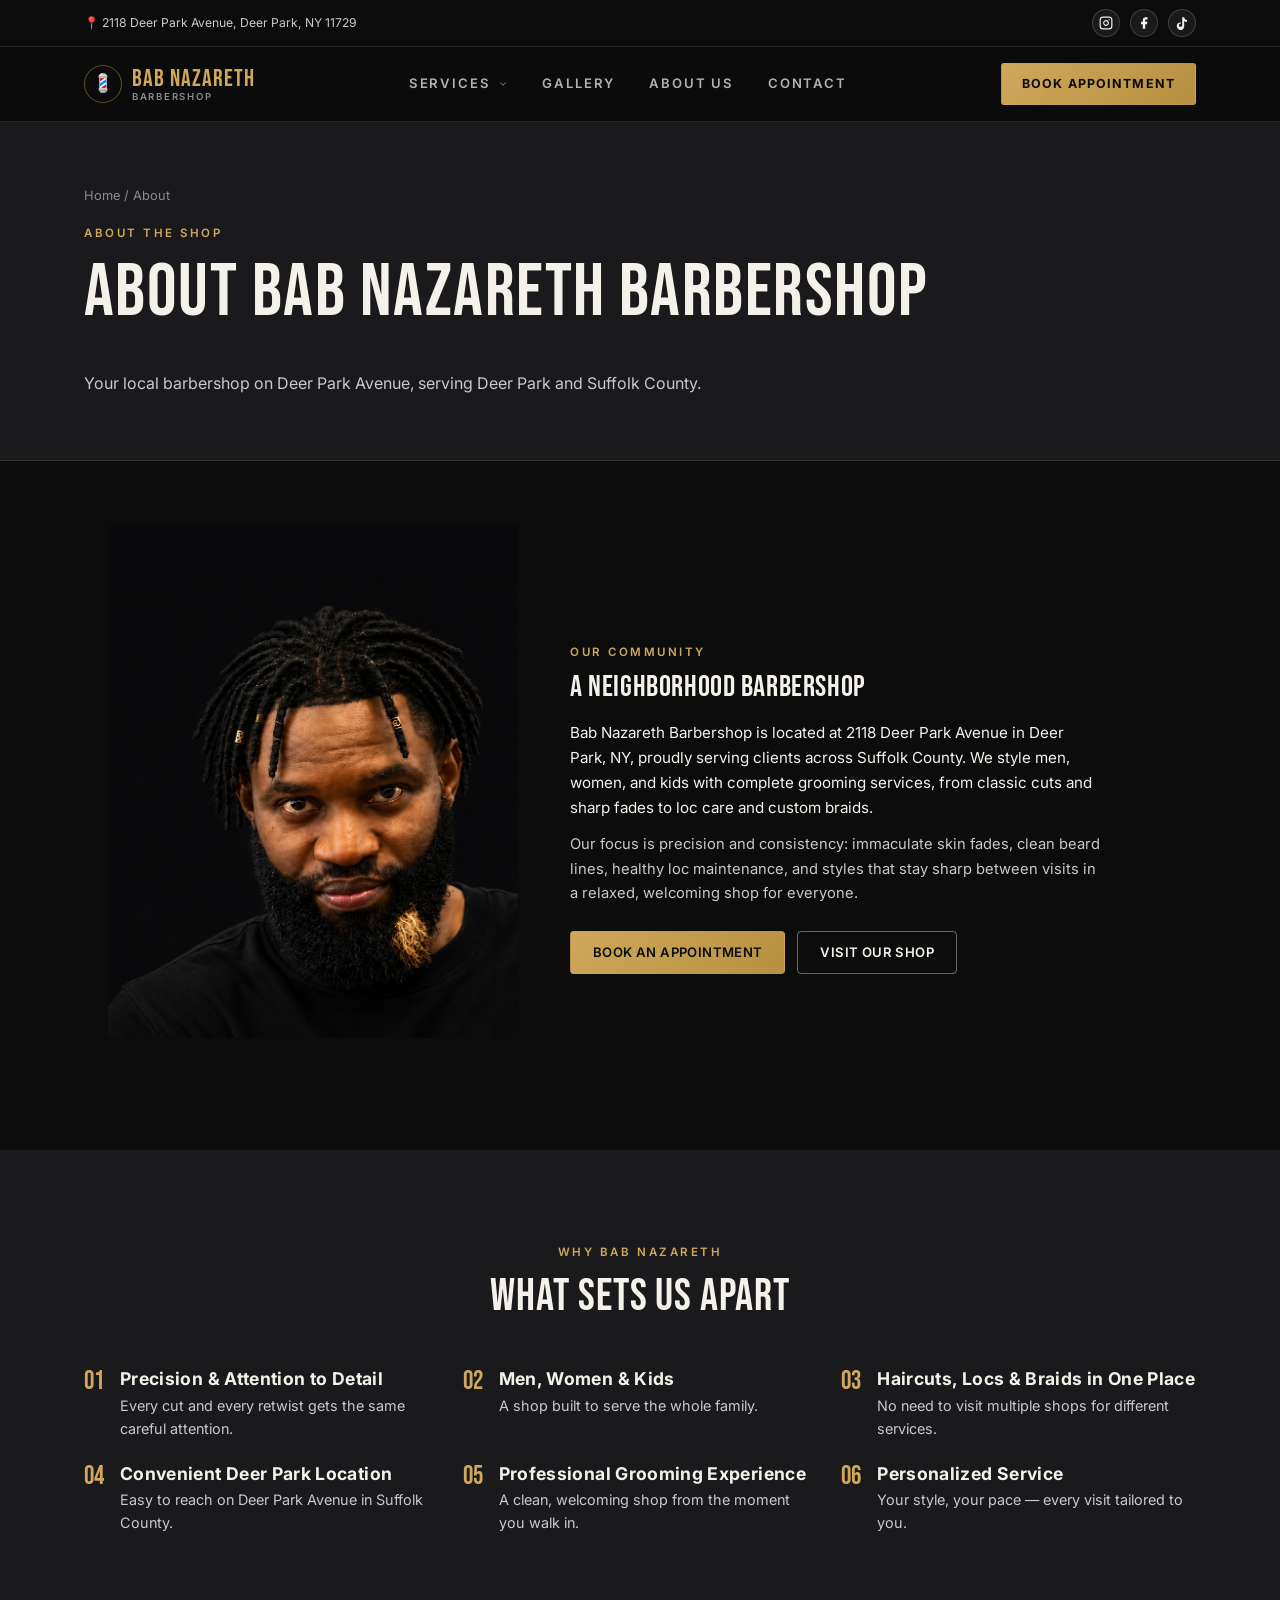
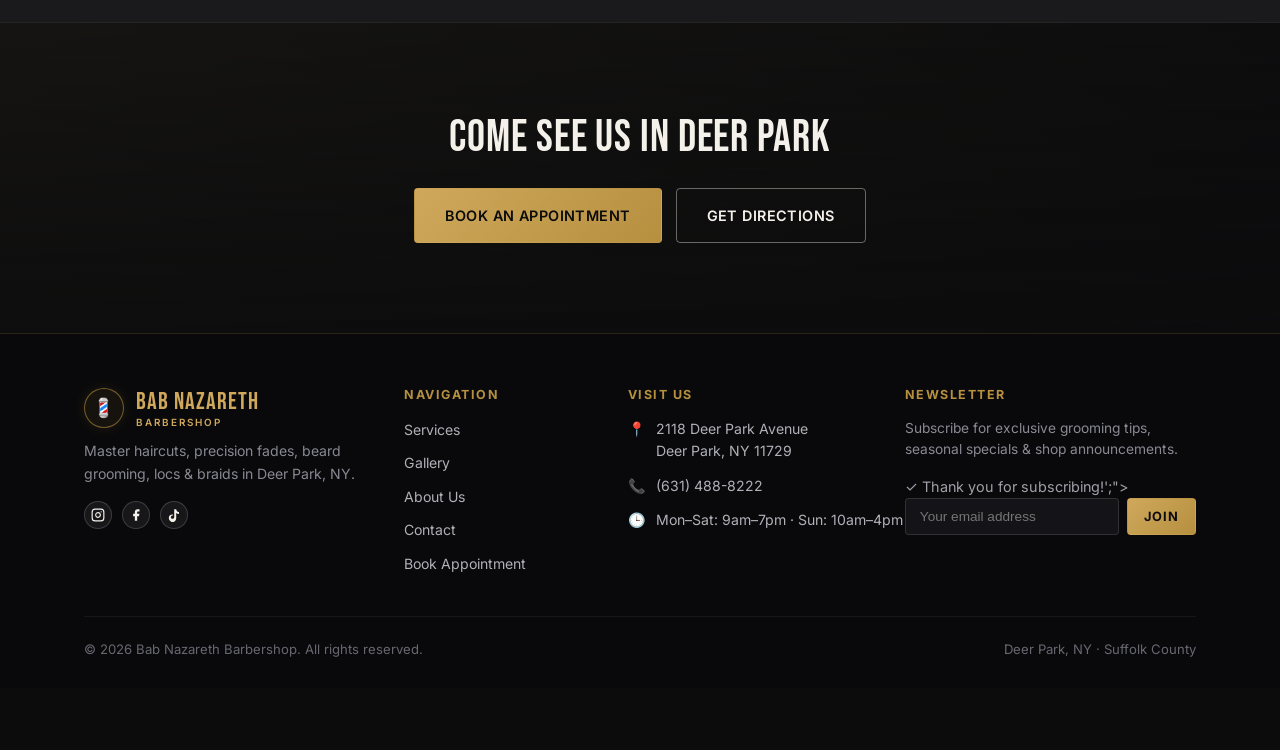
==== commit 2d8635af: "Redesign mobile menu drawer format: logo top-left, close button top-right, vertical nav with arrows," ====
--- a/about.html
+++ b/about.html
@@ -7,7 +7,7 @@
 <meta name="description" content="Learn about Bab Nazareth Barbershop, a local barbershop in Deer Park, NY specializing in haircuts, fades, locs and braids.">
 <link rel="canonical" href="https://www.YOURDOMAIN.com/about.html">
 <link rel="stylesheet" href="https://fonts.googleapis.com/css2?family=Bebas+Neue&family=Inter:wght@400;500;600;700&display=swap">
-<link rel="stylesheet" href="css/style.css?v=7">
+<link rel="stylesheet" href="css/style.css?v=8">
 </head>
 <body>
 
@@ -34,12 +34,12 @@
       <span class="brand-mark">💈</span>
       <span class="brand-text">BAB NAZARETH<span class="brand-sub">Barbershop</span></span>
     </a>
-    <button class="nav-toggle" aria-label="Toggle navigation" aria-expanded="false">
+    <button class="nav-toggle" id="navToggle" aria-label="Open navigation menu">
       <span></span><span></span><span></span>
     </button>
     <ul class="nav-links">
       <li class="has-dropdown">
-        <a href="services.html" class="dropdown-trigger is-active">
+        <a href="services.html" class="dropdown-trigger">
           <span>Services</span>
           <svg class="dropdown-chevron" viewBox="0 0 24 24" fill="none" stroke="currentColor" stroke-width="2.2" stroke-linecap="round" stroke-linejoin="round" aria-hidden="true">
             <polyline points="6 9 12 15 18 9"></polyline>
@@ -56,17 +56,76 @@
       <li><a href="gallery.html">Gallery</a></li>
       <li><a href="about.html">About Us</a></li>
       <li><a href="contact.html">Contact</a></li>
-      <li class="nav-mobile-footer">
-        <a href="book-appointment.html" class="btn btn--gold btn--full">Book Appointment</a>
-        <a href="tel:6314888222" class="mobile-nav-call">📞 Call (631) 488-8222</a>
-        <p class="mobile-nav-addr">📍 2118 Deer Park Ave, Deer Park, NY</p>
-      </li>
     </ul>
     <div class="nav-cta desktop-only">
       <a href="book-appointment.html" class="btn btn--gold btn--sm">Book Appointment</a>
     </div>
   </nav>
 </header>
+
+<!-- MOBILE NAVIGATION DRAWER (USER-REQUESTED FORMAT) -->
+<div class="mobile-nav-drawer" id="mobileNavDrawer" aria-hidden="true">
+  <div class="mobile-nav-inner">
+    <!-- Top Bar: Logo left, Close button right -->
+    <div class="mobile-nav-header">
+      <a href="index.html" class="brand">
+        <span class="brand-mark">💈</span>
+        <span class="brand-text">BAB NAZARETH<span class="brand-sub">Barbershop</span></span>
+      </a>
+      <button type="button" class="mobile-nav-close" id="mobileNavClose" aria-label="Close navigation">
+        <svg viewBox="0 0 24 24" fill="none" stroke="currentColor" stroke-width="2.2" stroke-linecap="round" stroke-linejoin="round" aria-hidden="true">
+          <line x1="18" y1="6" x2="6" y2="18"></line>
+          <line x1="6" y1="6" x2="18" y2="18"></line>
+        </svg>
+      </button>
+    </div>
+
+    <!-- Scrollable Body -->
+    <div class="mobile-nav-body">
+      <ul class="mobile-nav-list">
+        <li class="mobile-nav-item has-mobile-dropdown">
+          <button type="button" class="mobile-dropdown-btn" aria-expanded="true">
+            <span>Services</span>
+            <svg class="mobile-chevron" viewBox="0 0 24 24" fill="none" stroke="currentColor" stroke-width="2.2" stroke-linecap="round" stroke-linejoin="round" aria-hidden="true">
+              <polyline points="6 9 12 15 18 9"></polyline>
+            </svg>
+          </button>
+          <ul class="mobile-subnav">
+            <li><a href="services.html">All Services</a></li>
+            <li><a href="haircuts-fades.html">Haircuts &amp; Fades</a></li>
+            <li><a href="beard-grooming.html">Beard Grooming</a></li>
+            <li><a href="locs-dreadlocks.html">Locs &amp; Dreadlocks</a></li>
+            <li><a href="braids.html">Braids</a></li>
+          </ul>
+        </li>
+        <li class="mobile-nav-item">
+          <a href="gallery.html" class="mobile-nav-link">Gallery</a>
+        </li>
+        <li class="mobile-nav-item">
+          <a href="about.html" class="mobile-nav-link">About Us</a>
+        </li>
+        <li class="mobile-nav-item">
+          <a href="contact.html" class="mobile-nav-link">Contact</a>
+        </li>
+      </ul>
+
+      <!-- Bottom Actions -->
+      <div class="mobile-nav-bottom">
+        <a href="book-appointment.html" class="btn btn--gold btn--full mobile-primary-cta">
+          BOOK APPOINTMENT ✂️
+        </a>
+        <div class="mobile-bottom-row">
+          <a href="tel:6314888222" class="mobile-pill-btn">
+            <span>📞</span> (631) 488-8222
+          </a>
+          <a href="https://www.google.com/maps/dir/?api=1&destination=2118+Deer+Park+Avenue,+Deer+Park,+NY+11729" target="_blank" rel="noopener" class="mobile-pill-btn">
+            <span>📍</span> Deer Park, NY
+          </a>
+        </div>
+      </div>
+    </div>
+  </div>
+</div>
 
 <main>
   <section class="page-hero">
@@ -195,6 +254,6 @@
   </div>
 </footer>
 
-<script src="js/main.js?v=7"></script>
+<script src="js/main.js?v=8"></script>
 </body>
 </html>
--- a/css/style.css
+++ b/css/style.css
@@ -391,6 +391,7 @@
   display: none;
 }
 
+/* ---------- Hamburger Toggle Button ---------- */
 .nav-toggle {
   display: none;
   flex-direction: column;
@@ -399,7 +400,7 @@
   gap: 5px;
   width: 42px;
   height: 42px;
-  background: rgba(255, 255, 255, 0.05);
+  background: rgba(255, 255, 255, 0.04);
   border: 1px solid rgba(182, 144, 63, 0.45);
   border-radius: 6px;
   cursor: pointer;
@@ -407,7 +408,7 @@
   outline: none !important;
   -webkit-tap-highlight-color: transparent;
   transition: all 0.2s ease;
-  z-index: 1001;
+  z-index: 100;
 }
 .nav-toggle:focus,
 .nav-toggle:focus-visible,
@@ -422,141 +423,251 @@
   height: 2px;
   background: var(--off-white);
   border-radius: 2px;
-  transition: transform 0.25s ease, opacity 0.25s ease, background 0.25s ease;
-}
-.nav-toggle.is-active span:nth-child(1) {
-  transform: translateY(7px) rotate(45deg);
-  background: var(--gold);
-}
-.nav-toggle.is-active span:nth-child(2) {
+  transition: transform 0.25s ease, opacity 0.25s ease;
+}
+
+/* ---------- Fullscreen Mobile Drawer (User-Requested Format) ---------- */
+.mobile-nav-drawer {
+  position: fixed;
+  inset: 0;
+  width: 100vw;
+  height: 100vh;
+  height: 100dvh;
+  background: #09090b;
+  z-index: 999999;
+  display: none;
   opacity: 0;
-  transform: scaleX(0);
-}
-.nav-toggle.is-active span:nth-child(3) {
-  transform: translateY(-7px) rotate(-45deg);
-  background: var(--gold);
-}
-
-.nav-mobile-footer {
+  visibility: hidden;
+  pointer-events: none;
+  transform: translateY(-10px);
+  transition: opacity 0.25s ease, transform 0.25s ease, visibility 0.25s ease;
+}
+
+.mobile-nav-drawer.is-open {
+  display: block;
+  opacity: 1;
+  visibility: visible;
+  pointer-events: auto;
+  transform: translateY(0);
+}
+
+.mobile-nav-inner {
+  display: flex;
+  flex-direction: column;
+  height: 100%;
+  max-width: 540px;
+  margin: 0 auto;
+  background: #09090b;
+}
+
+/* Top bar inside drawer: Logo left, Close button right */
+.mobile-nav-header {
+  display: flex;
+  align-items: center;
+  justify-content: space-between;
+  padding: 16px 20px;
+  border-bottom: 1px solid rgba(255, 255, 255, 0.08);
+  background: #0c0c0e;
+  flex-shrink: 0;
+}
+
+.mobile-nav-close {
+  width: 40px;
+  height: 40px;
+  display: flex;
+  align-items: center;
+  justify-content: center;
+  background: rgba(255, 255, 255, 0.05);
+  border: 1px solid rgba(255, 255, 255, 0.12);
+  border-radius: 8px;
+  color: var(--off-white);
+  cursor: pointer;
+  outline: none !important;
+  -webkit-tap-highlight-color: transparent;
+  transition: all 0.2s ease;
+}
+
+.mobile-nav-close:hover,
+.mobile-nav-close:active {
+  color: var(--gold);
+  border-color: var(--gold);
+  background: rgba(182, 144, 63, 0.12);
+}
+
+.mobile-nav-close svg {
+  width: 22px;
+  height: 22px;
+}
+
+/* Scrollable Drawer Body */
+.mobile-nav-body {
+  flex: 1;
+  overflow-y: auto;
+  -webkit-overflow-scrolling: touch;
+  display: flex;
+  flex-direction: column;
+  justify-content: space-between;
+  padding: 20px 20px 32px;
+}
+
+.mobile-nav-list {
+  list-style: none;
+  margin: 0;
+  padding: 0;
+  display: flex;
+  flex-direction: column;
+  gap: 2px;
+}
+
+.mobile-nav-item {
+  width: 100%;
+}
+
+.mobile-dropdown-btn,
+.mobile-nav-link {
+  width: 100%;
+  display: flex;
+  align-items: center;
+  justify-content: space-between;
+  padding: 16px 4px;
+  font-family: var(--font-display);
+  font-size: 1.35rem;
+  letter-spacing: 0.06em;
+  color: var(--off-white);
+  text-decoration: none;
+  background: none;
+  border: none;
+  border-bottom: 1px solid rgba(255, 255, 255, 0.07);
+  cursor: pointer;
+  outline: none;
+  -webkit-tap-highlight-color: transparent;
+  transition: color 0.2s ease;
+}
+
+.mobile-dropdown-btn:hover,
+.mobile-nav-link:hover,
+.mobile-dropdown-btn:active,
+.mobile-nav-link:active {
+  color: var(--gold);
+}
+
+.mobile-chevron {
+  width: 20px;
+  height: 20px;
+  transition: transform 0.25s ease;
+  color: var(--gold);
+}
+
+.has-mobile-dropdown.is-collapsed .mobile-chevron {
+  transform: rotate(-90deg);
+}
+
+.has-mobile-dropdown.is-collapsed .mobile-subnav {
   display: none;
 }
 
+.mobile-subnav {
+  list-style: none;
+  margin: 8px 0 12px 6px;
+  padding: 4px 0 4px 14px;
+  border-left: 2px solid var(--gold);
+  display: flex;
+  flex-direction: column;
+  gap: 4px;
+}
+
+.mobile-subnav a {
+  display: block;
+  padding: 9px 8px;
+  font-size: 0.95rem;
+  font-family: var(--font-body);
+  font-weight: 500;
+  color: #b8b8c2;
+  text-decoration: none;
+  transition: color 0.2s ease, transform 0.2s ease;
+}
+
+.mobile-subnav a:hover,
+.mobile-subnav a:active {
+  color: var(--gold);
+  transform: translateX(4px);
+}
+
+/* Bottom elements inside drawer: Big CTA button + 2 Pill buttons */
+.mobile-nav-bottom {
+  margin-top: 32px;
+  padding-top: 22px;
+  border-top: 1px solid rgba(255, 255, 255, 0.08);
+  display: flex;
+  flex-direction: column;
+  gap: 12px;
+}
+
+.mobile-primary-cta {
+  width: 100%;
+  display: flex;
+  align-items: center;
+  justify-content: center;
+  gap: 8px;
+  padding: 16px 20px;
+  font-size: 0.96rem;
+  font-weight: 700;
+  letter-spacing: 0.08em;
+  text-align: center;
+  border-radius: 6px;
+  box-shadow: 0 8px 24px rgba(182, 144, 63, 0.25);
+  text-decoration: none;
+}
+
+.mobile-bottom-row {
+  display: grid;
+  grid-template-columns: 1fr 1fr;
+  gap: 10px;
+}
+
+.mobile-pill-btn {
+  display: flex;
+  align-items: center;
+  justify-content: center;
+  gap: 6px;
+  padding: 12px 8px;
+  background: rgba(255, 255, 255, 0.04);
+  border: 1px solid rgba(255, 255, 255, 0.1);
+  border-radius: 8px;
+  color: var(--off-white);
+  font-size: 0.8rem;
+  font-weight: 600;
+  text-decoration: none;
+  text-align: center;
+  white-space: nowrap;
+  outline: none;
+  -webkit-tap-highlight-color: transparent;
+  transition: all 0.2s ease;
+}
+
+.mobile-pill-btn:hover,
+.mobile-pill-btn:active {
+  background: rgba(182, 144, 63, 0.12);
+  border-color: var(--gold);
+  color: var(--gold);
+}
+
 @media (max-width: 960px) {
-  /* Prevent WebKit/Blink containing block trap on fixed children */
-  .site-header {
-    backdrop-filter: none !important;
-    -webkit-backdrop-filter: none !important;
-    background: #09090b !important;
-  }
   .nav-toggle {
     display: flex !important;
-    z-index: 100000 !important;
-  }
+  }
+  .nav-links,
   .nav-cta.desktop-only {
     display: none !important;
   }
-  .nav-links {
+}
+@media (min-width: 961px) {
+  .mobile-nav-drawer {
     display: none !important;
-    position: fixed !important;
-    top: 0 !important;
-    left: 0 !important;
-    width: 100vw !important;
-    height: 100vh !important;
-    height: 100dvh !important;
-    background: #0b0b0e !important;
-    z-index: 99999 !important;
-    flex-direction: column !important;
-    align-items: stretch !important;
-    justify-content: flex-start !important;
-    padding: 90px 28px 50px !important;
-    gap: 4px !important;
-    overflow-y: auto !important;
-    -webkit-overflow-scrolling: touch !important;
-  }
-  .nav-links.is-open {
-    display: flex !important;
-  }
-  .nav-links > li {
-    width: 100% !important;
-    display: block !important;
-  }
-  .nav-links > li > a {
-    width: 100% !important;
-    padding: 14px 0 !important;
-    font-size: 1.08rem !important;
-    font-weight: 600 !important;
-    letter-spacing: 0.08em !important;
-    color: var(--off-white) !important;
-    border-bottom: 1px solid rgba(255, 255, 255, 0.08) !important;
-    display: flex !important;
-    align-items: center !important;
-    justify-content: space-between !important;
-  }
-  .nav-links > li > a::after {
-    display: none !important;
-  }
-  .dropdown-menu {
-    position: static !important;
-    transform: none !important;
-    opacity: 1 !important;
-    visibility: visible !important;
-    pointer-events: auto !important;
-    display: flex !important;
-    flex-direction: column !important;
-    background: rgba(255, 255, 255, 0.03) !important;
-    border: none !important;
-    border-left: 2px solid var(--gold) !important;
-    box-shadow: none !important;
-    padding: 8px 0 8px 14px !important;
-    margin: 8px 0 12px 6px !important;
-    gap: 4px !important;
-    height: auto !important;
-  }
-  .dropdown-menu a {
-    display: block !important;
-    padding: 9px 12px !important;
-    font-size: 0.94rem !important;
-    color: #c4c4cc !important;
-    border-left: none !important;
-    opacity: 1 !important;
-    visibility: visible !important;
-  }
-  .dropdown-menu a:hover {
-    color: var(--gold) !important;
-  }
-  .nav-mobile-footer {
-    display: flex !important;
-    flex-direction: column !important;
-    gap: 14px !important;
-    margin-top: 24px !important;
-    padding-top: 22px !important;
-    border-top: 1px solid rgba(255, 255, 255, 0.08) !important;
-  }
-  .nav-mobile-footer .btn {
-    text-align: center !important;
-    padding: 13px 20px !important;
-    font-size: 0.9rem !important;
-    font-weight: 700 !important;
-  }
-  .mobile-nav-call {
-    display: flex !important;
-    align-items: center !important;
-    justify-content: center !important;
-    gap: 8px !important;
-    color: var(--gold) !important;
-    font-size: 0.92rem !important;
-    font-weight: 600 !important;
-    text-decoration: none !important;
-  }
-  .mobile-nav-addr {
-    text-align: center !important;
-    font-size: 0.8rem !important;
-    color: var(--gray) !important;
-    margin: 0 !important;
-  }
-}
-@media (min-width: 961px) {
-  .nav-phone { display: inline; }
+  }
+  .nav-phone {
+    display: inline;
+  }
 }
 
 /* ---------- Hero ---------- */
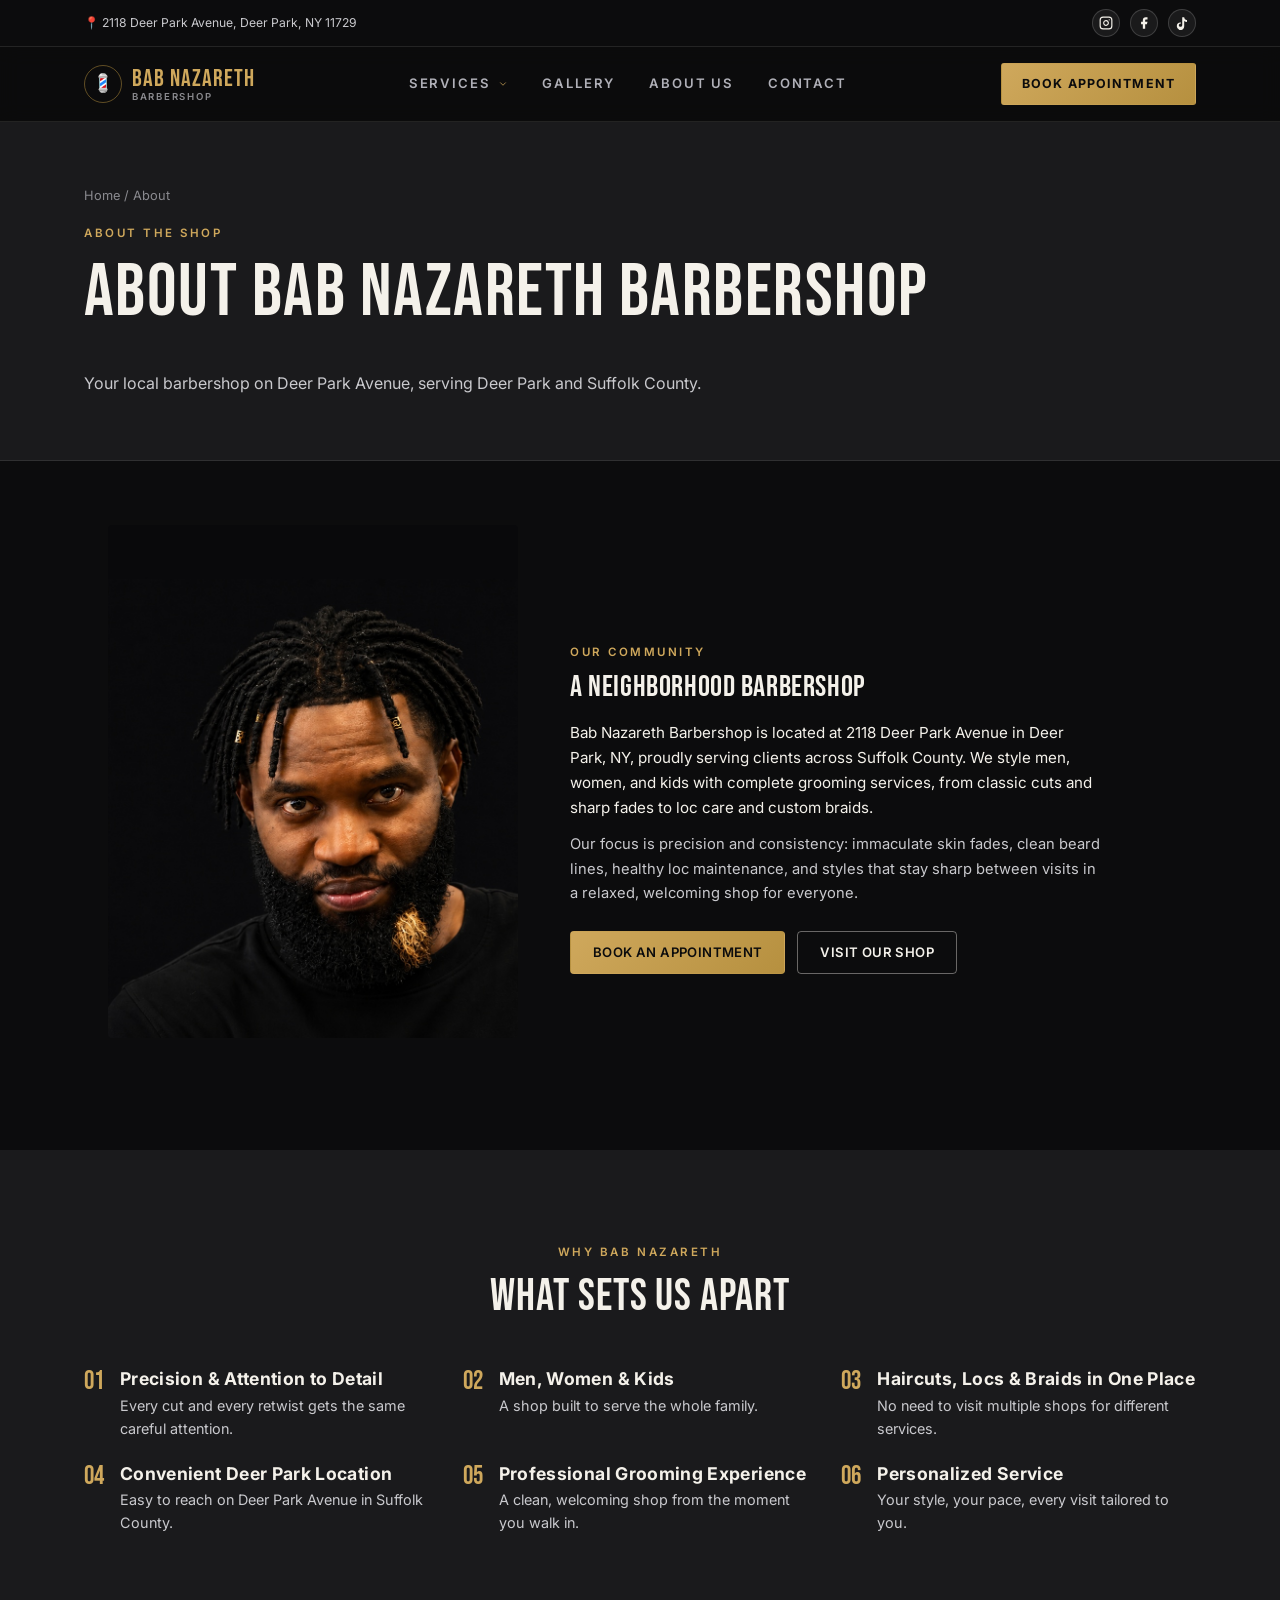
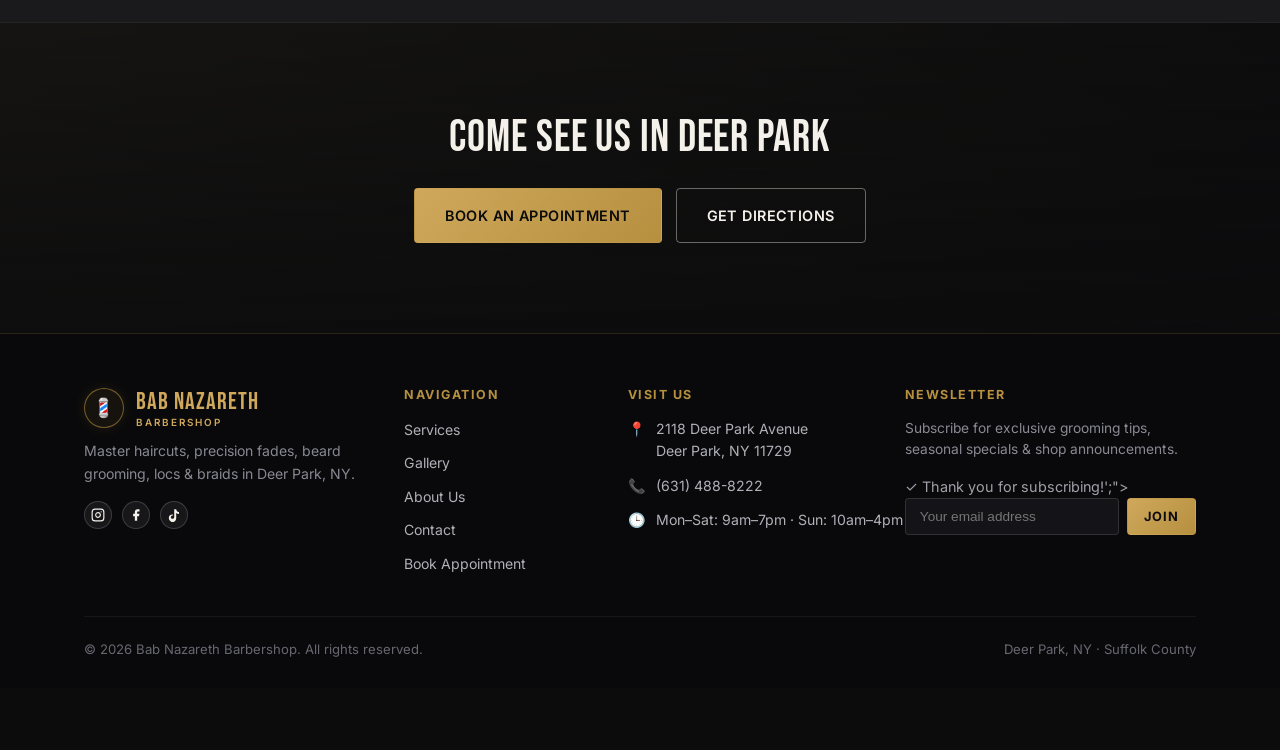
==== commit d0663339: "feat: add new barber service photos, position them first, and remove em dashes across all pages" ====
--- a/about.html
+++ b/about.html
@@ -7,7 +7,7 @@
 <meta name="description" content="Learn about Bab Nazareth Barbershop, a local barbershop in Deer Park, NY specializing in haircuts, fades, locs and braids.">
 <link rel="canonical" href="https://www.YOURDOMAIN.com/about.html">
 <link rel="stylesheet" href="https://fonts.googleapis.com/css2?family=Bebas+Neue&family=Inter:wght@400;500;600;700&display=swap">
-<link rel="stylesheet" href="css/style.css?v=8">
+<link rel="stylesheet" href="css/style.css?v=10">
 </head>
 <body>
 
@@ -83,20 +83,22 @@
     <!-- Scrollable Body -->
     <div class="mobile-nav-body">
       <ul class="mobile-nav-list">
-        <li class="mobile-nav-item has-mobile-dropdown">
-          <button type="button" class="mobile-dropdown-btn" aria-expanded="true">
-            <span>Services</span>
-            <svg class="mobile-chevron" viewBox="0 0 24 24" fill="none" stroke="currentColor" stroke-width="2.2" stroke-linecap="round" stroke-linejoin="round" aria-hidden="true">
-              <polyline points="6 9 12 15 18 9"></polyline>
-            </svg>
-          </button>
-          <ul class="mobile-subnav">
-            <li><a href="services.html">All Services</a></li>
-            <li><a href="haircuts-fades.html">Haircuts &amp; Fades</a></li>
-            <li><a href="beard-grooming.html">Beard Grooming</a></li>
-            <li><a href="locs-dreadlocks.html">Locs &amp; Dreadlocks</a></li>
-            <li><a href="braids.html">Braids</a></li>
-          </ul>
+        <li class="mobile-nav-item">
+          <details class="mobile-dropdown-details" open>
+            <summary class="mobile-dropdown-summary">
+              <span>Services</span>
+              <svg class="mobile-chevron" viewBox="0 0 24 24" fill="none" stroke="currentColor" stroke-width="2.2" stroke-linecap="round" stroke-linejoin="round" aria-hidden="true">
+                <polyline points="6 9 12 15 18 9"></polyline>
+              </svg>
+            </summary>
+            <ul class="mobile-subnav">
+              <li><a href="services.html">All Services</a></li>
+              <li><a href="haircuts-fades.html">Haircuts &amp; Fades</a></li>
+              <li><a href="beard-grooming.html">Beard Grooming</a></li>
+              <li><a href="locs-dreadlocks.html">Locs &amp; Dreadlocks</a></li>
+              <li><a href="braids.html">Braids</a></li>
+            </ul>
+          </details>
         </li>
         <li class="mobile-nav-item">
           <a href="gallery.html" class="mobile-nav-link">Gallery</a>
@@ -174,7 +176,7 @@
         <div class="reason"><span class="num">03</span><div><h3>Haircuts, Locs &amp; Braids in One Place</h3><p>No need to visit multiple shops for different services.</p></div></div>
         <div class="reason"><span class="num">04</span><div><h3>Convenient Deer Park Location</h3><p>Easy to reach on Deer Park Avenue in Suffolk County.</p></div></div>
         <div class="reason"><span class="num">05</span><div><h3>Professional Grooming Experience</h3><p>A clean, welcoming shop from the moment you walk in.</p></div></div>
-        <div class="reason"><span class="num">06</span><div><h3>Personalized Service</h3><p>Your style, your pace &mdash; every visit tailored to you.</p></div></div>
+        <div class="reason"><span class="num">06</span><div><h3>Personalized Service</h3><p>Your style, your pace, every visit tailored to you.</p></div></div>
       </div>
     </div>
   </section>
@@ -254,6 +256,6 @@
   </div>
 </footer>
 
-<script src="js/main.js?v=8"></script>
+<script src="js/main.js?v=10"></script>
 </body>
 </html>
--- a/css/style.css
+++ b/css/style.css
@@ -523,7 +523,41 @@
   width: 100%;
 }
 
-.mobile-dropdown-btn,
+.mobile-dropdown-details {
+  width: 100%;
+}
+
+.mobile-dropdown-summary {
+  list-style: none !important;
+  display: flex !important;
+  align-items: center !important;
+  justify-content: space-between !important;
+  width: 100% !important;
+  padding: 16px 4px !important;
+  font-family: var(--font-display) !important;
+  font-size: 1.35rem !important;
+  letter-spacing: 0.06em !important;
+  color: var(--off-white) !important;
+  border-bottom: 1px solid rgba(255, 255, 255, 0.07) !important;
+  cursor: pointer !important;
+  outline: none !important;
+  -webkit-tap-highlight-color: transparent !important;
+  user-select: none;
+  transition: color 0.2s ease;
+}
+
+.mobile-dropdown-summary::-webkit-details-marker,
+.mobile-dropdown-summary::marker {
+  display: none !important;
+}
+
+.mobile-dropdown-summary:hover,
+.mobile-dropdown-summary:active,
+.mobile-nav-link:hover,
+.mobile-nav-link:active {
+  color: var(--gold) !important;
+}
+
 .mobile-nav-link {
   width: 100%;
   display: flex;
@@ -535,20 +569,8 @@
   letter-spacing: 0.06em;
   color: var(--off-white);
   text-decoration: none;
-  background: none;
-  border: none;
   border-bottom: 1px solid rgba(255, 255, 255, 0.07);
-  cursor: pointer;
-  outline: none;
-  -webkit-tap-highlight-color: transparent;
   transition: color 0.2s ease;
-}
-
-.mobile-dropdown-btn:hover,
-.mobile-nav-link:hover,
-.mobile-dropdown-btn:active,
-.mobile-nav-link:active {
-  color: var(--gold);
 }
 
 .mobile-chevron {
@@ -556,14 +578,15 @@
   height: 20px;
   transition: transform 0.25s ease;
   color: var(--gold);
-}
-
-.has-mobile-dropdown.is-collapsed .mobile-chevron {
-  transform: rotate(-90deg);
-}
-
-.has-mobile-dropdown.is-collapsed .mobile-subnav {
-  display: none;
+  pointer-events: none;
+}
+
+details[open] > .mobile-dropdown-summary .mobile-chevron {
+  transform: rotate(0deg) !important;
+}
+
+details:not([open]) > .mobile-dropdown-summary .mobile-chevron {
+  transform: rotate(-90deg) !important;
 }
 
 .mobile-subnav {
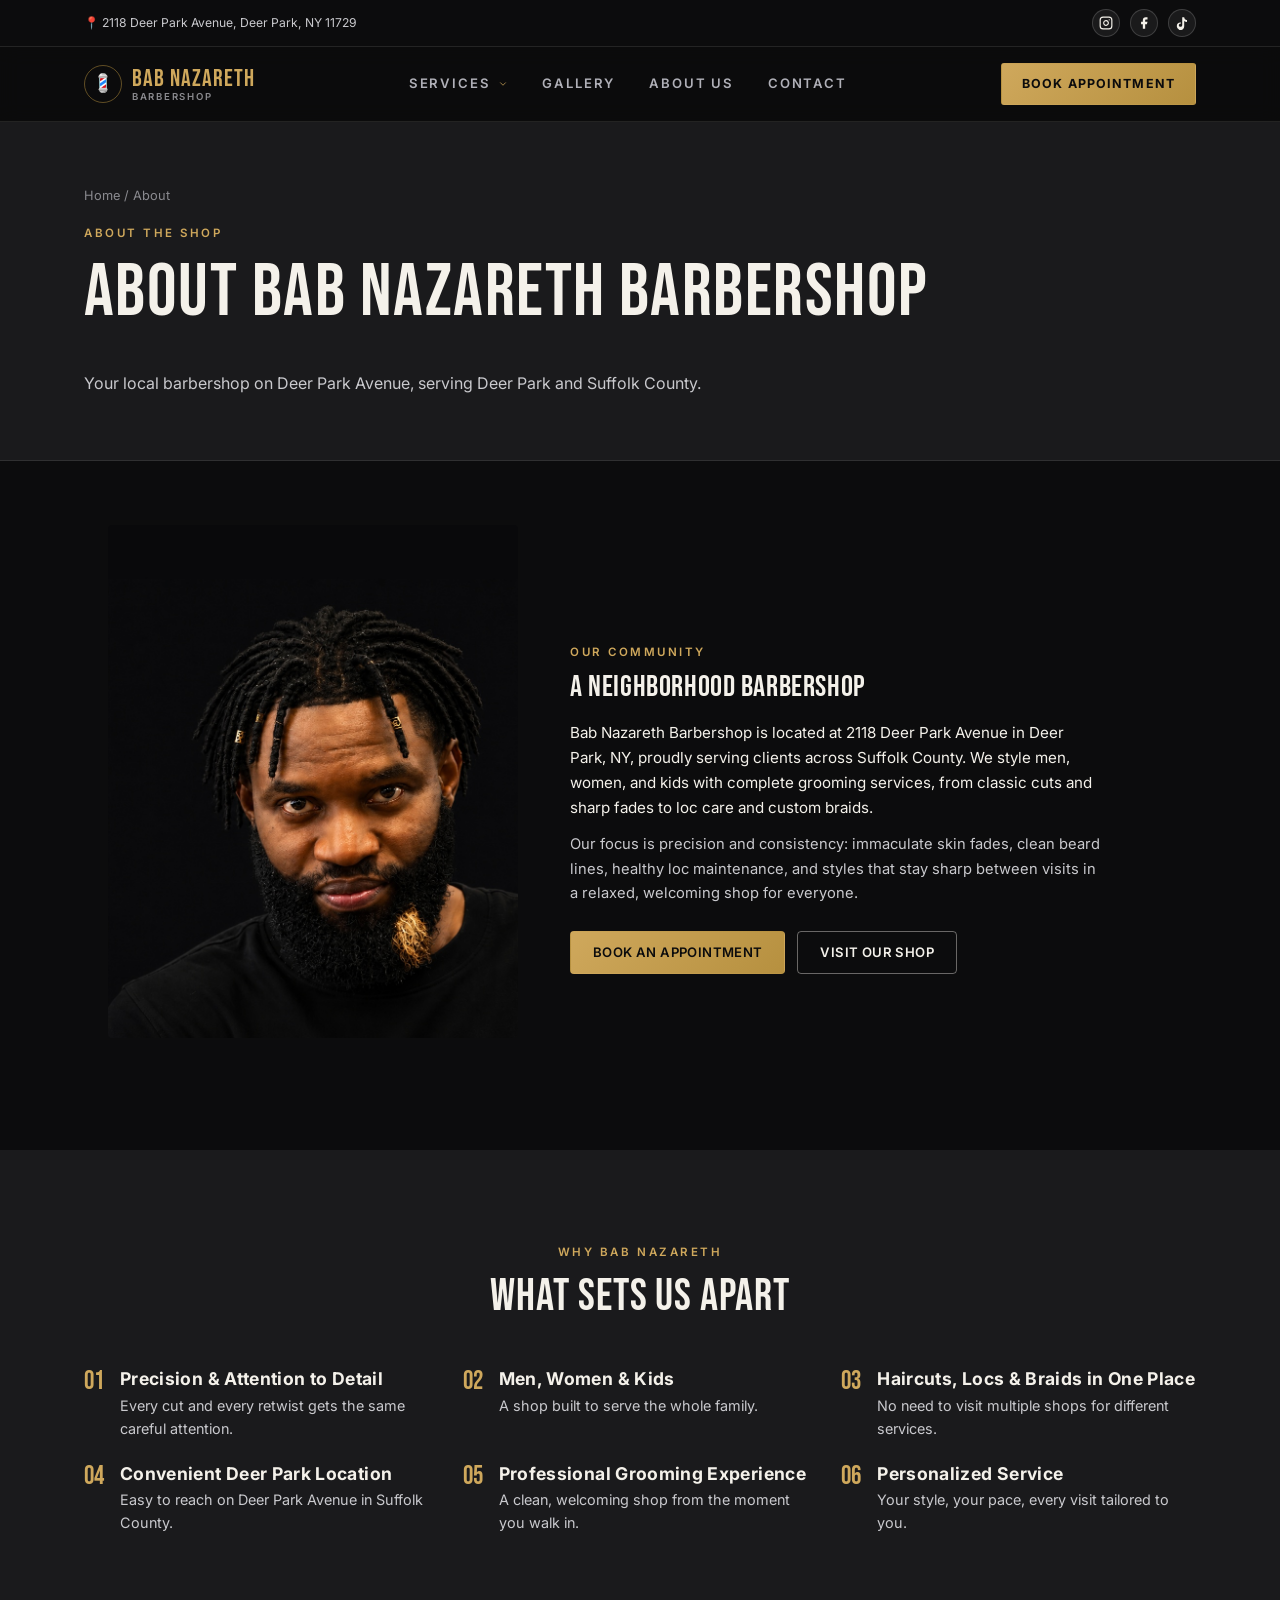
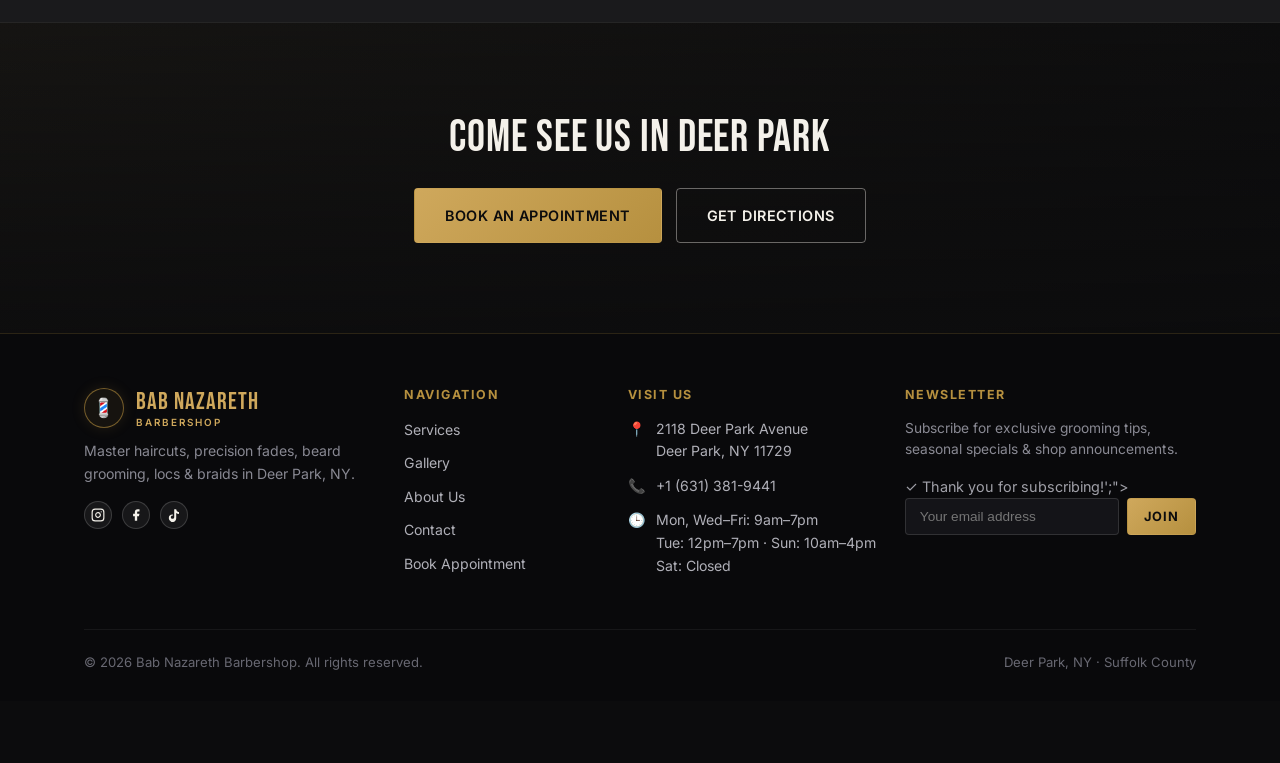
==== commit 58f6c5a9: "Update social links, phone number, business hours, and add new authentic showcase photos" ====
--- a/about.html
+++ b/about.html
@@ -15,10 +15,10 @@
   <div class="container top-bar-inner">
     <a class="top-bar-item" href="https://www.google.com/maps/dir/?api=1&destination=2118+Deer+Park+Avenue,+Deer+Park,+NY+11729" target="_blank" rel="noopener">📍 2118 Deer Park Avenue, Deer Park, NY 11729</a>
     <span class="social-icons notranslate" translate="no">
-      <a href="#" class="social-btn" aria-label="Instagram">
+      <a href="https://www.instagram.com/bab_the_nazareth?utm_source=qr" target="_blank" rel="noopener noreferrer" class="social-btn" aria-label="Instagram">
         <svg viewBox="0 0 24 24" fill="none" stroke="currentColor" stroke-width="2" stroke-linecap="round" stroke-linejoin="round" aria-hidden="true"><rect x="2" y="2" width="20" height="20" rx="5" ry="5"></rect><path d="M16 11.37A4 4 0 1 1 12.63 8 4 4 0 0 1 16 11.37z"></path><line x1="17.5" y1="6.5" x2="17.51" y2="6.5"></line></svg>
       </a>
-      <a href="#" class="social-btn" aria-label="Facebook">
+      <a href="https://www.facebook.com/share/1BDpSqHtU6/?mibextid=wwXIfr" target="_blank" rel="noopener noreferrer" class="social-btn" aria-label="Facebook">
         <svg viewBox="0 0 24 24" fill="currentColor" aria-hidden="true"><path d="M18 2h-3a5 5 0 0 0-5 5v3H7v4h3v8h4v-8h3l1-4h-4V7a1 1 0 0 1 1-1h3z"></path></svg>
       </a>
       <a href="#" class="social-btn" aria-label="TikTok">
@@ -117,8 +117,8 @@
           BOOK APPOINTMENT ✂️
         </a>
         <div class="mobile-bottom-row">
-          <a href="tel:6314888222" class="mobile-pill-btn">
-            <span>📞</span> (631) 488-8222
+          <a href="tel:+16313819441" class="mobile-pill-btn">
+            <span>📞</span> +1 (631) 381-9441
           </a>
           <a href="https://www.google.com/maps/dir/?api=1&destination=2118+Deer+Park+Avenue,+Deer+Park,+NY+11729" target="_blank" rel="noopener" class="mobile-pill-btn">
             <span>📍</span> Deer Park, NY
@@ -203,10 +203,10 @@
         </a>
         <p class="footer-simple-tagline">Master haircuts, precision fades, beard grooming, locs &amp; braids in Deer Park, NY.</p>
         <div class="social-icons notranslate" translate="no">
-          <a href="#" class="social-btn" aria-label="Instagram">
+          <a href="https://www.instagram.com/bab_the_nazareth?utm_source=qr" target="_blank" rel="noopener noreferrer" class="social-btn" aria-label="Instagram">
             <svg viewBox="0 0 24 24" fill="none" stroke="currentColor" stroke-width="2" stroke-linecap="round" stroke-linejoin="round" aria-hidden="true"><rect x="2" y="2" width="20" height="20" rx="5" ry="5"></rect><path d="M16 11.37A4 4 0 1 1 12.63 8 4 4 0 0 1 16 11.37z"></path><line x1="17.5" y1="6.5" x2="17.51" y2="6.5"></line></svg>
           </a>
-          <a href="#" class="social-btn" aria-label="Facebook">
+          <a href="https://www.facebook.com/share/1BDpSqHtU6/?mibextid=wwXIfr" target="_blank" rel="noopener noreferrer" class="social-btn" aria-label="Facebook">
             <svg viewBox="0 0 24 24" fill="currentColor" aria-hidden="true"><path d="M18 2h-3a5 5 0 0 0-5 5v3H7v4h3v8h4v-8h3l1-4h-4V7a1 1 0 0 1 1-1h3z"></path></svg>
           </a>
           <a href="#" class="social-btn" aria-label="TikTok">
@@ -231,8 +231,8 @@
       <div class="footer-simple-info">
         <h4 class="footer-simple-title">Visit Us</h4>
         <div class="fsi-item"><span>📍</span> <span>2118 Deer Park Avenue<br>Deer Park, NY 11729</span></div>
-        <div class="fsi-item"><span>📞</span> <a href="tel:#">(631) 488-8222</a></div>
-        <div class="fsi-item"><span>🕒</span> <span>Mon–Sat: 9am–7pm · Sun: 10am–4pm</span></div>
+        <div class="fsi-item"><span>📞</span> <a href="tel:+16313819441">+1 (631) 381-9441</a></div>
+        <div class="fsi-item"><span>🕒</span> <span>Mon, Wed–Fri: 9am–7pm<br>Tue: 12pm–7pm · Sun: 10am–4pm<br>Sat: Closed</span></div>
       </div>
 
       <!-- 4. NEWSLETTER -->
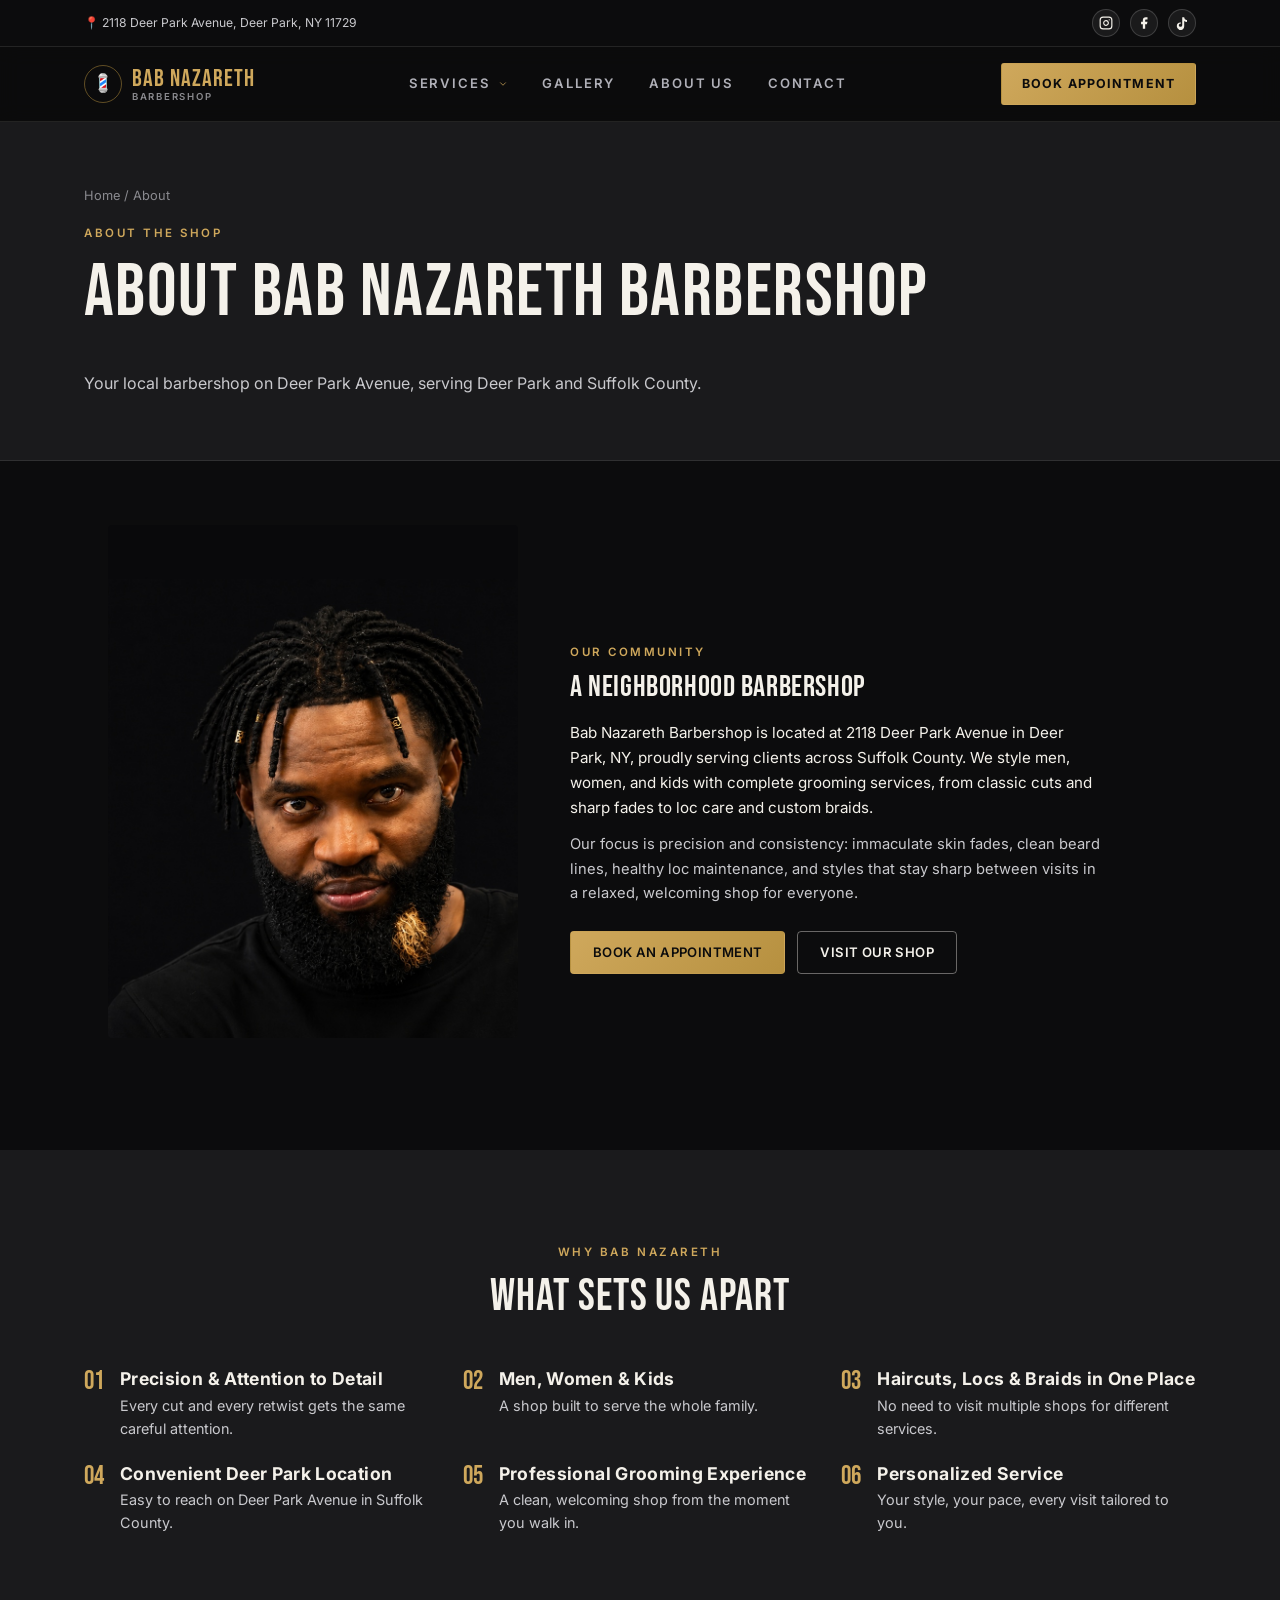
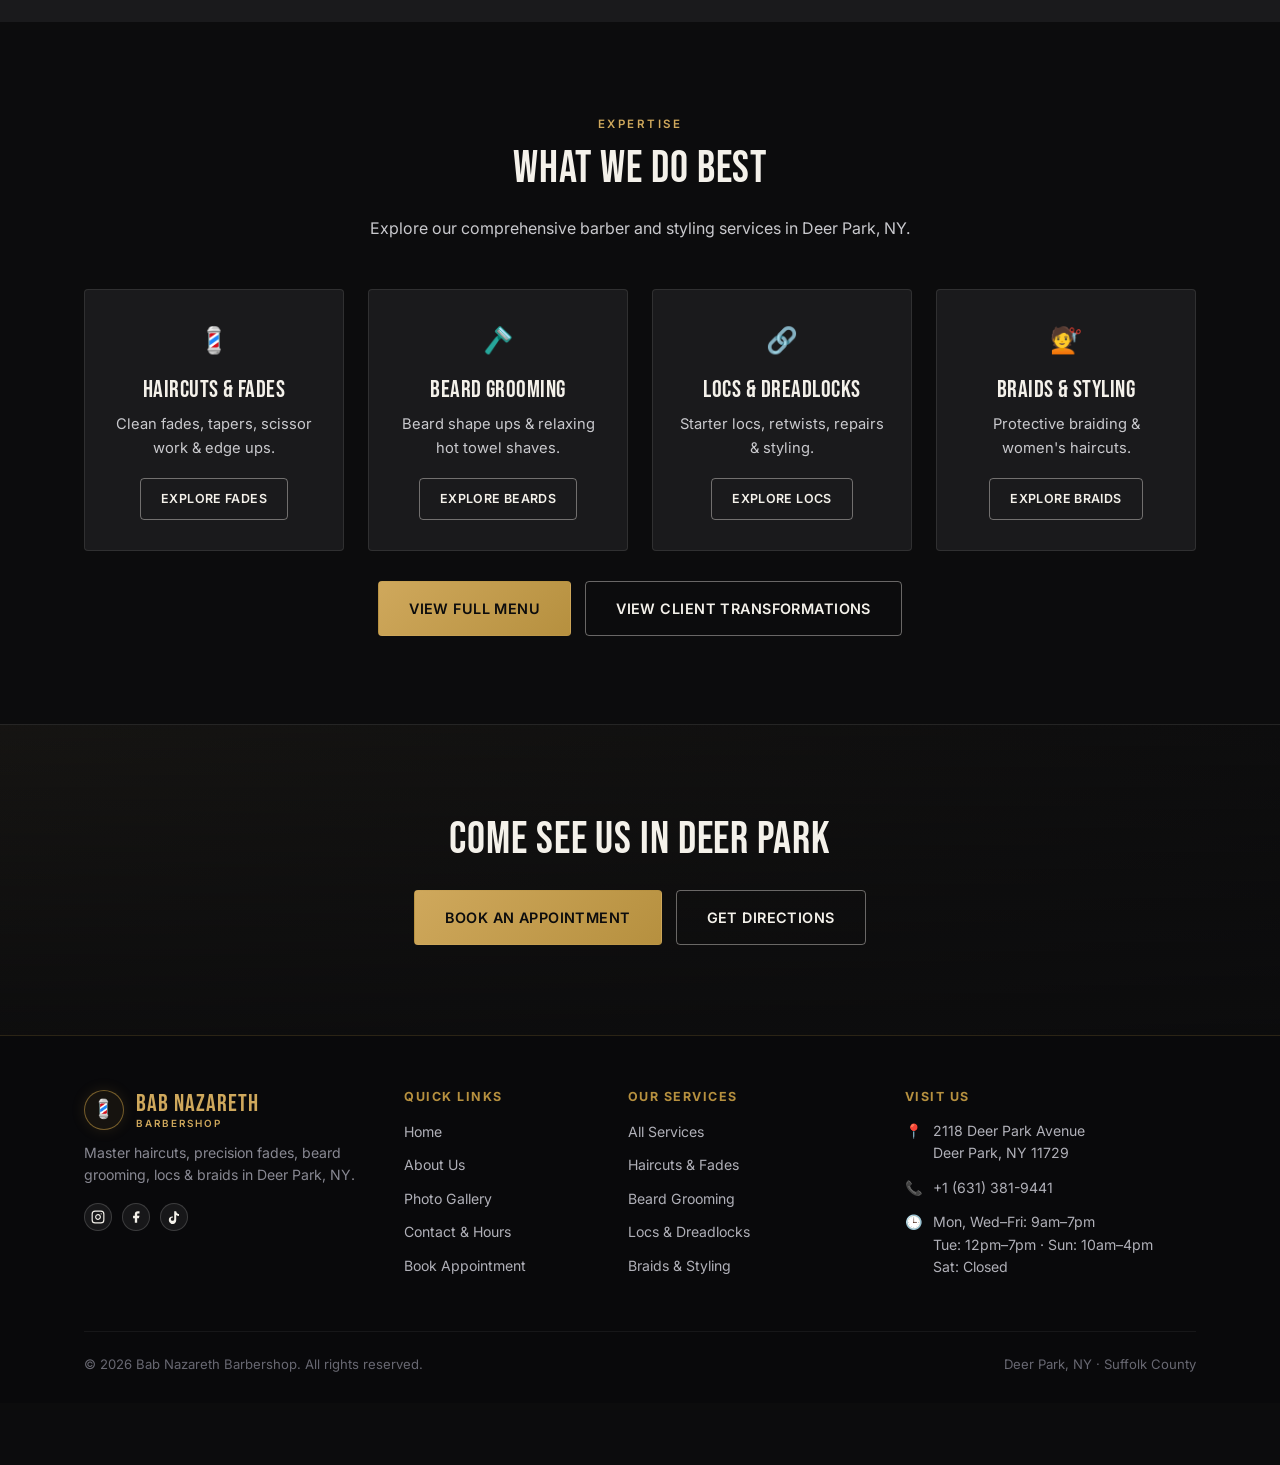
==== commit 7fe9c401: "Optimize internal linking structure across all 10 pages, eliminating orphan pages" ====
--- a/about.html
+++ b/about.html
@@ -181,6 +181,47 @@
     </div>
   </section>
 
+  <!-- SERVICES HIGHLIGHT -->
+  <section class="section">
+    <div class="container">
+      <div class="section-head">
+        <span class="eyebrow">Expertise</span>
+        <h2>What We Do Best</h2>
+        <p>Explore our comprehensive barber and styling services in Deer Park, NY.</p>
+      </div>
+      <div class="grid grid--4">
+        <div class="card" style="text-align:center;">
+          <div class="card-icon" style="margin:0 auto 16px;">💈</div>
+          <h3>Haircuts &amp; Fades</h3>
+          <p class="service-desc">Clean fades, tapers, scissor work &amp; edge ups.</p>
+          <a href="haircuts-fades.html" class="btn btn--outline btn--sm">Explore Fades</a>
+        </div>
+        <div class="card" style="text-align:center;">
+          <div class="card-icon" style="margin:0 auto 16px;">🪒</div>
+          <h3>Beard Grooming</h3>
+          <p class="service-desc">Beard shape ups &amp; relaxing hot towel shaves.</p>
+          <a href="beard-grooming.html" class="btn btn--outline btn--sm">Explore Beards</a>
+        </div>
+        <div class="card" style="text-align:center;">
+          <div class="card-icon" style="margin:0 auto 16px;">🔗</div>
+          <h3>Locs &amp; Dreadlocks</h3>
+          <p class="service-desc">Starter locs, retwists, repairs &amp; styling.</p>
+          <a href="locs-dreadlocks.html" class="btn btn--outline btn--sm">Explore Locs</a>
+        </div>
+        <div class="card" style="text-align:center;">
+          <div class="card-icon" style="margin:0 auto 16px;">💇</div>
+          <h3>Braids &amp; Styling</h3>
+          <p class="service-desc">Protective braiding &amp; women's haircuts.</p>
+          <a href="braids.html" class="btn btn--outline btn--sm">Explore Braids</a>
+        </div>
+      </div>
+      <div class="cta-row" style="justify-content:center; margin-top:30px;">
+        <a href="services.html" class="btn btn--gold">View Full Menu</a>
+        <a href="gallery.html" class="btn btn--outline">View Client Transformations</a>
+      </div>
+    </div>
+  </section>
+
   <section class="final-cta">
     <div class="container">
       <h2>Come See Us in Deer Park</h2>
@@ -217,34 +258,34 @@
 
       <!-- 2. QUICK NAVIGATION -->
       <div>
-        <h4 class="footer-simple-title">Navigation</h4>
+        <h4 class="footer-simple-title">Quick Links</h4>
         <ul class="footer-simple-links">
-          <li><a href="services.html">Services</a></li>
-          <li><a href="gallery.html">Gallery</a></li>
+          <li><a href="index.html">Home</a></li>
           <li><a href="about.html">About Us</a></li>
-          <li><a href="contact.html">Contact</a></li>
+          <li><a href="gallery.html">Photo Gallery</a></li>
+          <li><a href="contact.html">Contact &amp; Hours</a></li>
           <li><a href="book-appointment.html">Book Appointment</a></li>
         </ul>
       </div>
 
-      <!-- 3. VISIT & CONTACT -->
+      <!-- 3. OUR SERVICES -->
+      <div>
+        <h4 class="footer-simple-title">Our Services</h4>
+        <ul class="footer-simple-links">
+          <li><a href="services.html">All Services</a></li>
+          <li><a href="haircuts-fades.html">Haircuts &amp; Fades</a></li>
+          <li><a href="beard-grooming.html">Beard Grooming</a></li>
+          <li><a href="locs-dreadlocks.html">Locs &amp; Dreadlocks</a></li>
+          <li><a href="braids.html">Braids &amp; Styling</a></li>
+        </ul>
+      </div>
+
+      <!-- 4. VISIT & CONTACT -->
       <div class="footer-simple-info">
         <h4 class="footer-simple-title">Visit Us</h4>
-        <div class="fsi-item"><span>📍</span> <span>2118 Deer Park Avenue<br>Deer Park, NY 11729</span></div>
+        <div class="fsi-item"><span>📍</span> <a href="https://www.google.com/maps/dir/?api=1&destination=2118+Deer+Park+Avenue,+Deer+Park,+NY+11729" target="_blank" rel="noopener">2118 Deer Park Avenue<br>Deer Park, NY 11729</a></div>
         <div class="fsi-item"><span>📞</span> <a href="tel:+16313819441">+1 (631) 381-9441</a></div>
         <div class="fsi-item"><span>🕒</span> <span>Mon, Wed–Fri: 9am–7pm<br>Tue: 12pm–7pm · Sun: 10am–4pm<br>Sat: Closed</span></div>
-      </div>
-
-      <!-- 4. NEWSLETTER -->
-      <div class="footer-simple-newsletter">
-        <h4 class="footer-simple-title">Newsletter</h4>
-        <p class="footer-newsletter-tagline">Subscribe for exclusive grooming tips, seasonal specials &amp; shop announcements.</p>
-        <form class="footer-newsletter-form" onsubmit="event.preventDefault(); this.innerHTML='<span class="newsletter-thanks">✓ Thank you for subscribing!</span>';">
-          <div class="newsletter-input-group">
-            <input type="email" placeholder="Your email address" required aria-label="Email address for newsletter">
-            <button type="submit" class="btn btn--gold">Join</button>
-          </div>
-        </form>
       </div>
     </div>
 
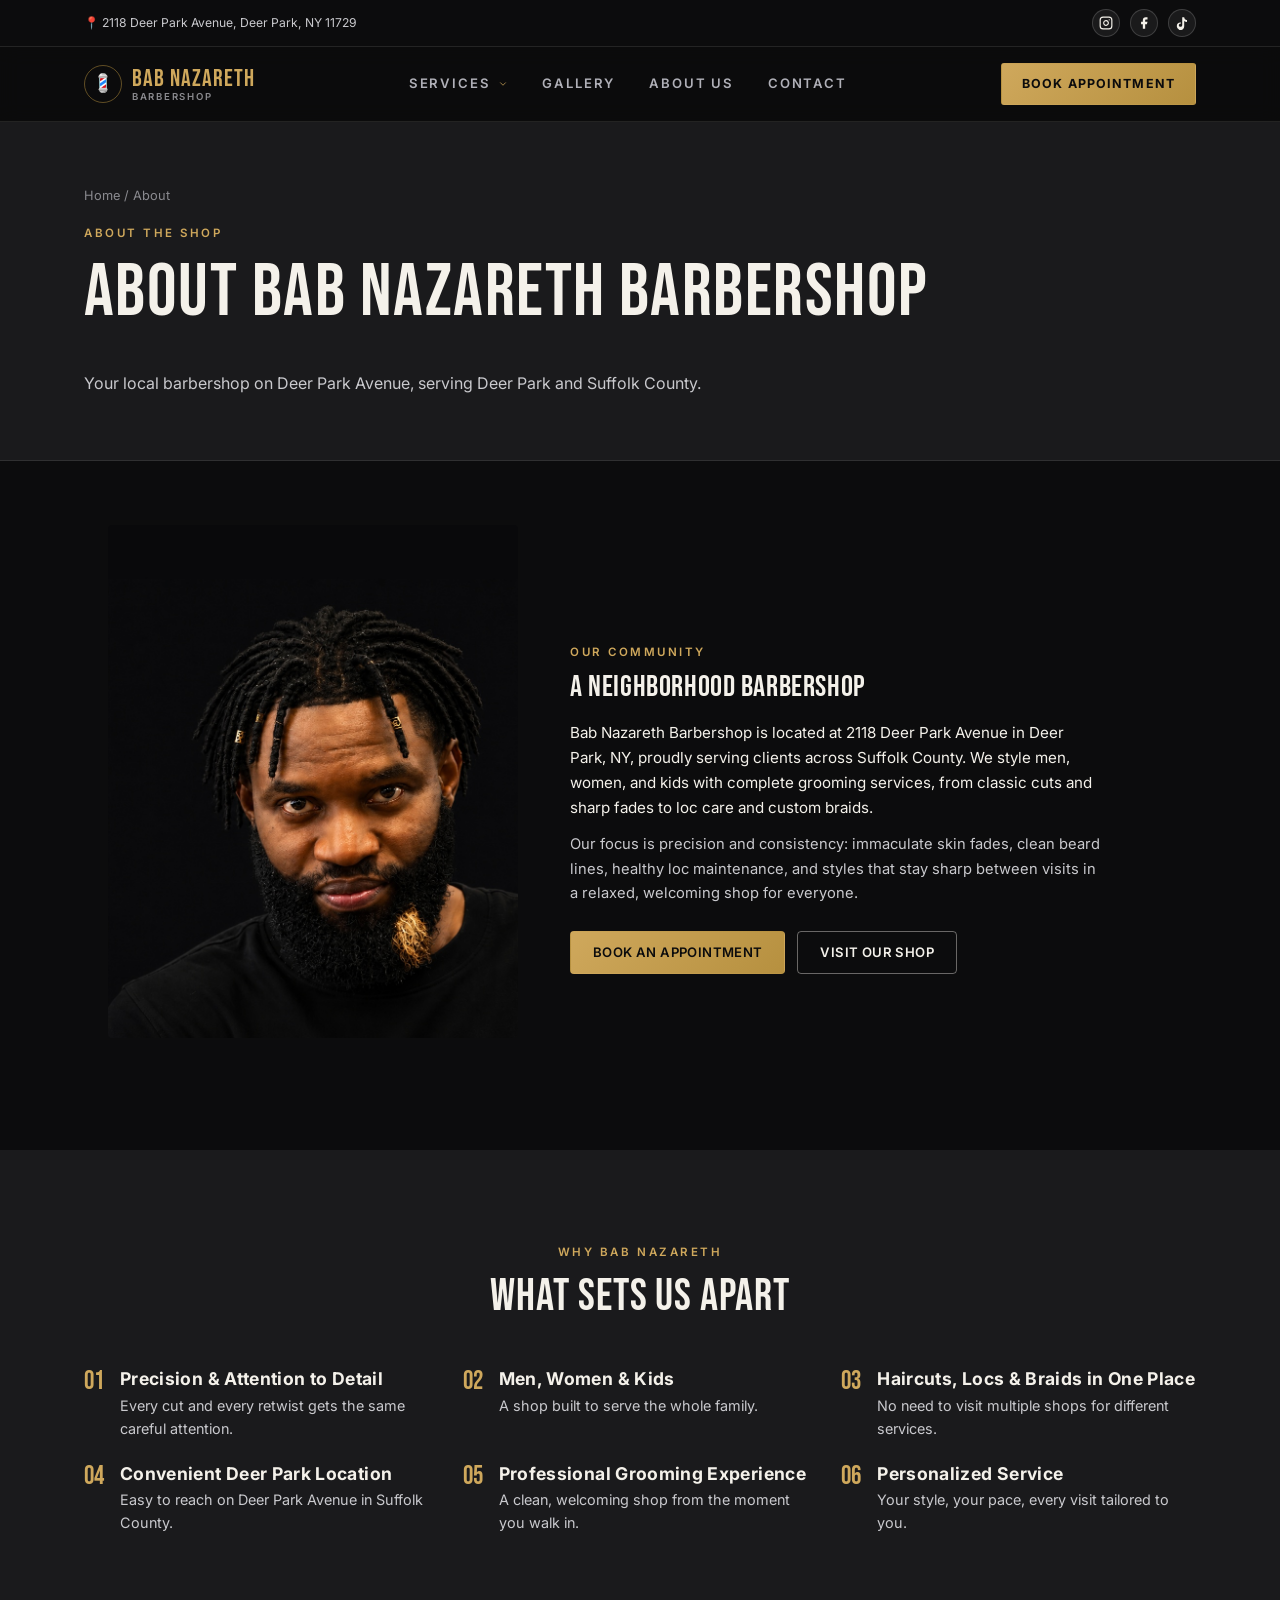
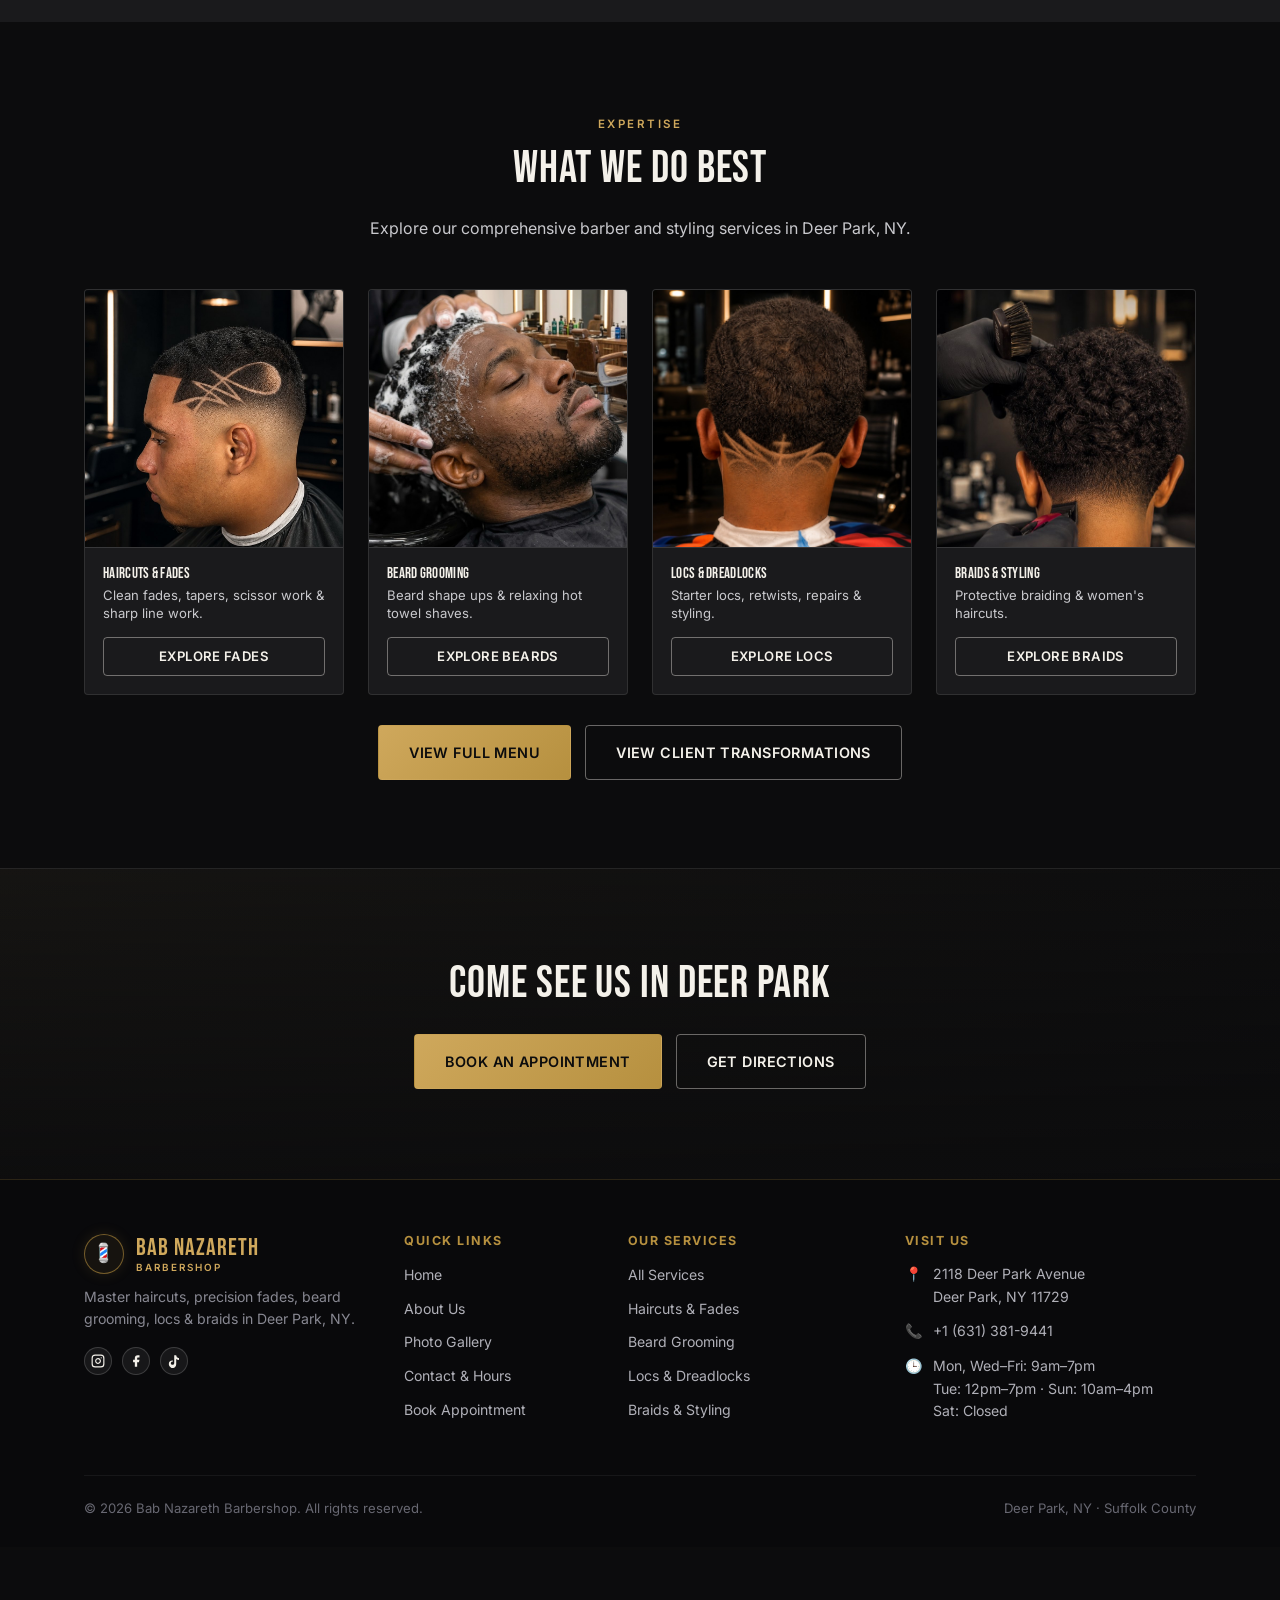
==== commit 7ec91e84: "Add authentic service images to What We Do Best and service highlight sections across the site" ====
--- a/about.html
+++ b/about.html
@@ -190,29 +190,56 @@
         <p>Explore our comprehensive barber and styling services in Deer Park, NY.</p>
       </div>
       <div class="grid grid--4">
-        <div class="card" style="text-align:center;">
-          <div class="card-icon" style="margin:0 auto 16px;">💈</div>
-          <h3>Haircuts &amp; Fades</h3>
-          <p class="service-desc">Clean fades, tapers, scissor work &amp; edge ups.</p>
-          <a href="haircuts-fades.html" class="btn btn--outline btn--sm">Explore Fades</a>
-        </div>
-        <div class="card" style="text-align:center;">
-          <div class="card-icon" style="margin:0 auto 16px;">🪒</div>
-          <h3>Beard Grooming</h3>
-          <p class="service-desc">Beard shape ups &amp; relaxing hot towel shaves.</p>
-          <a href="beard-grooming.html" class="btn btn--outline btn--sm">Explore Beards</a>
-        </div>
-        <div class="card" style="text-align:center;">
-          <div class="card-icon" style="margin:0 auto 16px;">🔗</div>
-          <h3>Locs &amp; Dreadlocks</h3>
-          <p class="service-desc">Starter locs, retwists, repairs &amp; styling.</p>
-          <a href="locs-dreadlocks.html" class="btn btn--outline btn--sm">Explore Locs</a>
-        </div>
-        <div class="card" style="text-align:center;">
-          <div class="card-icon" style="margin:0 auto 16px;">💇</div>
-          <h3>Braids &amp; Styling</h3>
-          <p class="service-desc">Protective braiding &amp; women's haircuts.</p>
-          <a href="braids.html" class="btn btn--outline btn--sm">Explore Braids</a>
+        <div class="card service-card">
+          <div class="service-card-media">
+            <img src="images/gallery-classic-lineup-fade.jpg" alt="Haircuts &amp; Fades in Deer Park NY" class="service-card-img" loading="lazy">
+          </div>
+          <div class="service-card-body">
+            <div class="service-card-top">
+              <h3>Haircuts &amp; Fades</h3>
+            </div>
+            <p class="service-desc">Clean fades, tapers, scissor work &amp; sharp line work.</p>
+            <a href="haircuts-fades.html" class="btn btn--outline btn--sm">Explore Fades</a>
+          </div>
+        </div>
+
+        <div class="card service-card">
+          <div class="service-card-media">
+            <img src="images/service-beard-grooming.jpg" alt="Master Barber Beard Grooming" class="service-card-img" loading="lazy">
+          </div>
+          <div class="service-card-body">
+            <div class="service-card-top">
+              <h3>Beard Grooming</h3>
+            </div>
+            <p class="service-desc">Beard shape ups &amp; relaxing hot towel shaves.</p>
+            <a href="beard-grooming.html" class="btn btn--outline btn--sm">Explore Beards</a>
+          </div>
+        </div>
+
+        <div class="card service-card">
+          <div class="service-card-media">
+            <img src="images/gallery-loc-bun-side.jpg" alt="Locs &amp; Dreadlocks Care" class="service-card-img" loading="lazy">
+          </div>
+          <div class="service-card-body">
+            <div class="service-card-top">
+              <h3>Locs &amp; Dreadlocks</h3>
+            </div>
+            <p class="service-desc">Starter locs, retwists, repairs &amp; styling.</p>
+            <a href="locs-dreadlocks.html" class="btn btn--outline btn--sm">Explore Locs</a>
+          </div>
+        </div>
+
+        <div class="card service-card">
+          <div class="service-card-media">
+            <img src="images/gallery-braided-cornrows.jpg" alt="Braids &amp; Protective Styling" class="service-card-img" loading="lazy">
+          </div>
+          <div class="service-card-body">
+            <div class="service-card-top">
+              <h3>Braids &amp; Styling</h3>
+            </div>
+            <p class="service-desc">Protective braiding &amp; women's haircuts.</p>
+            <a href="braids.html" class="btn btn--outline btn--sm">Explore Braids</a>
+          </div>
         </div>
       </div>
       <div class="cta-row" style="justify-content:center; margin-top:30px;">
